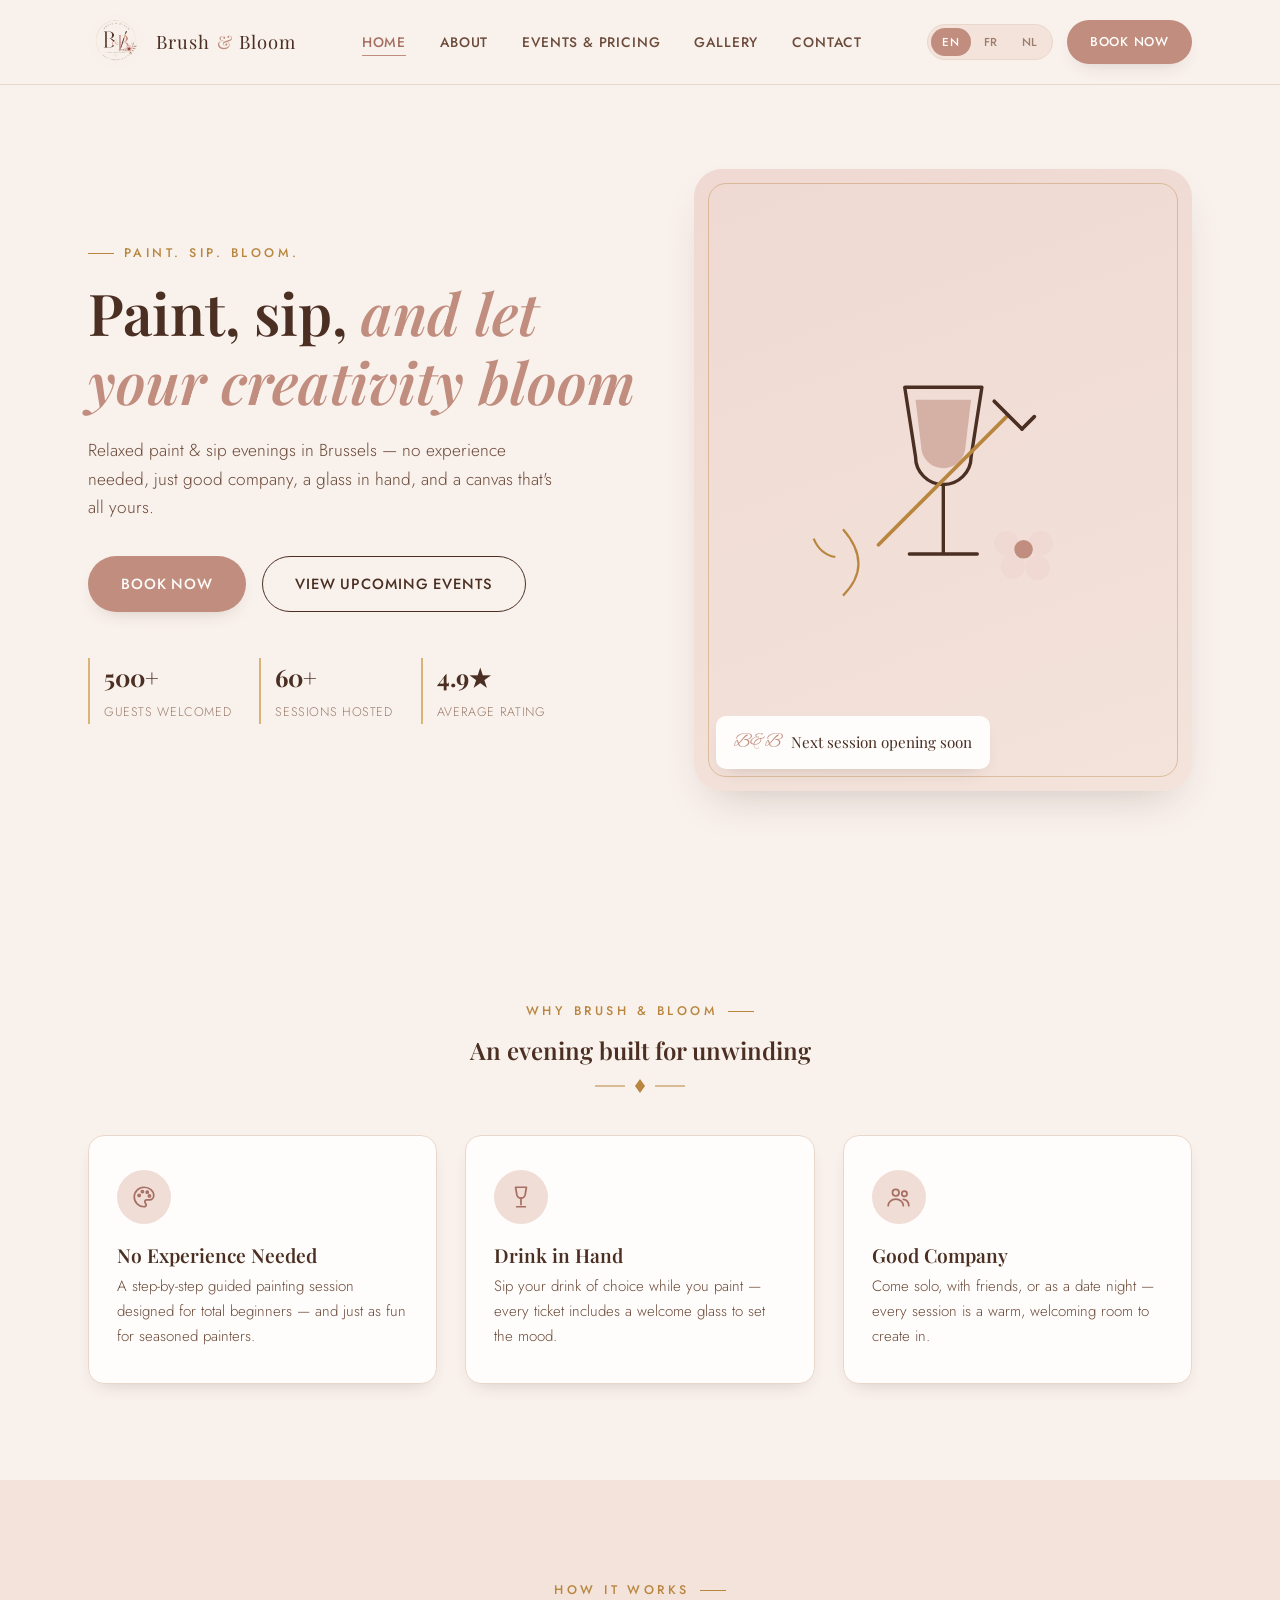
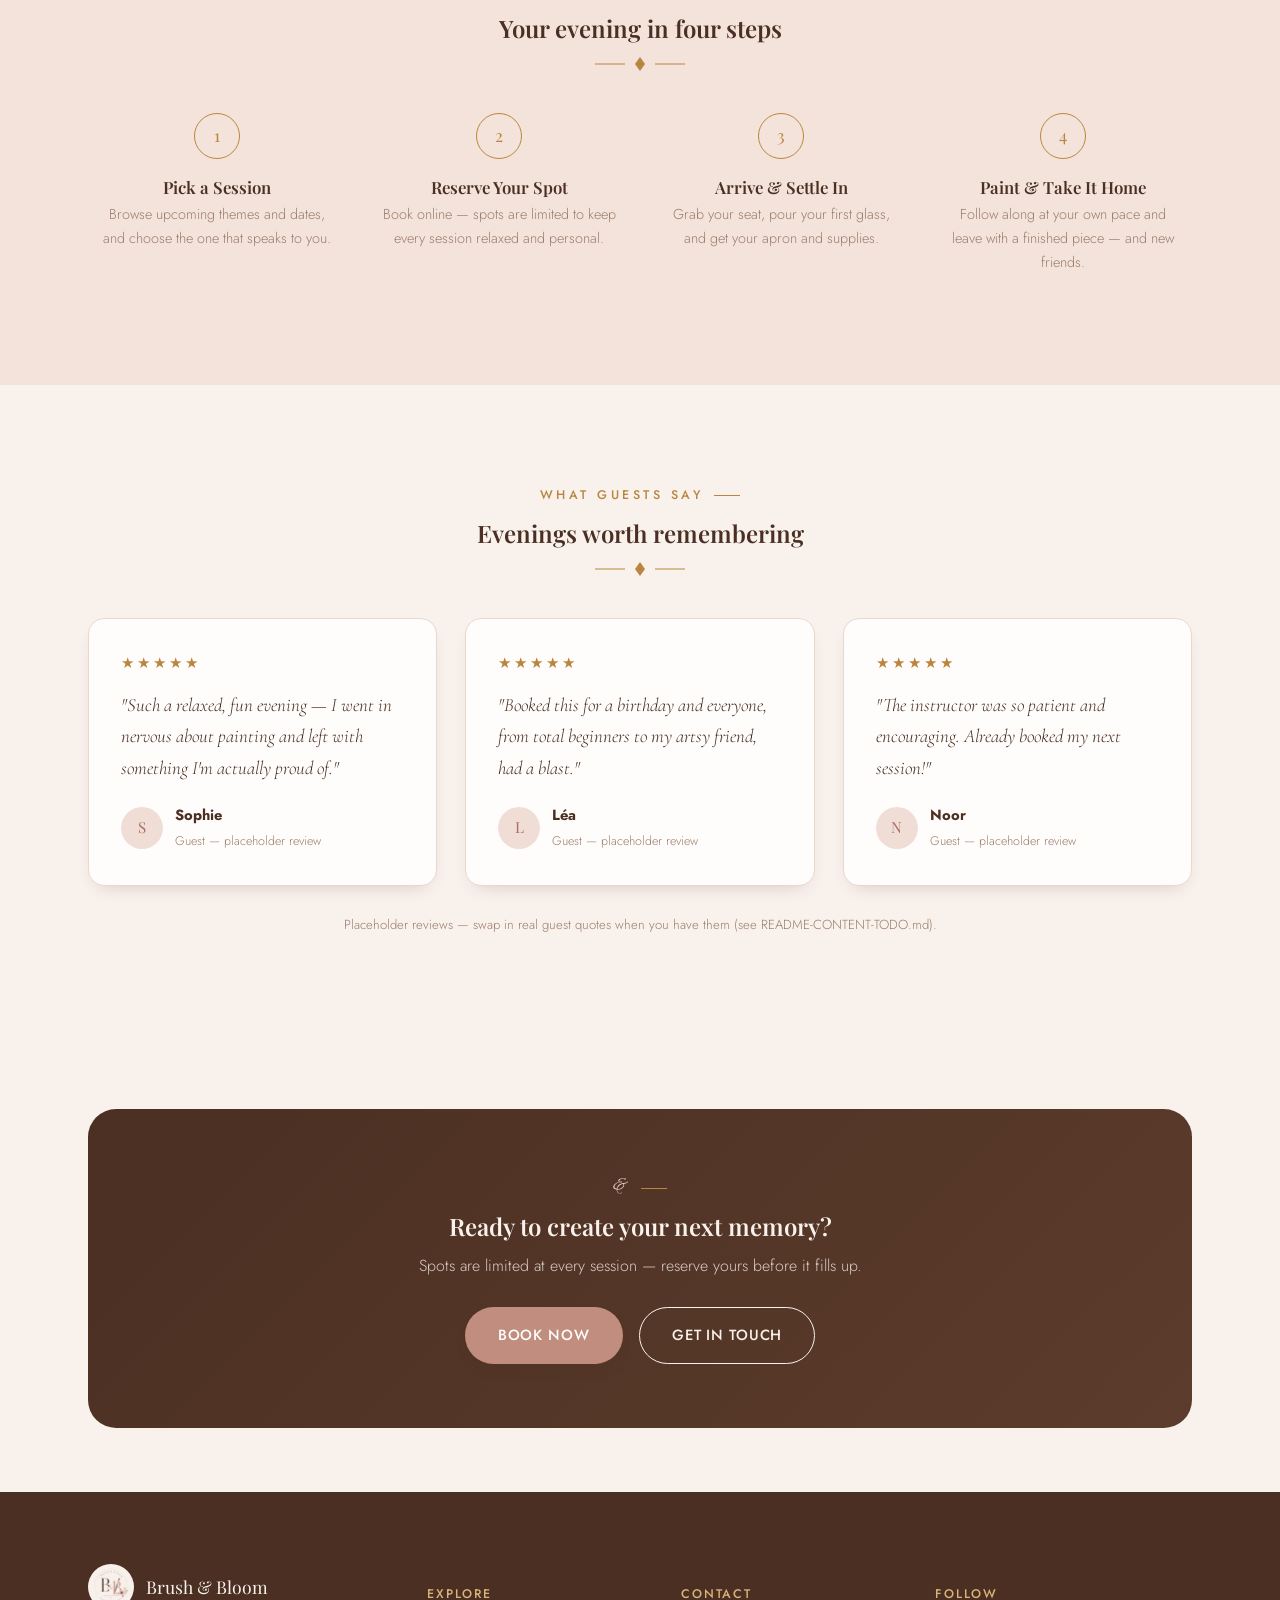
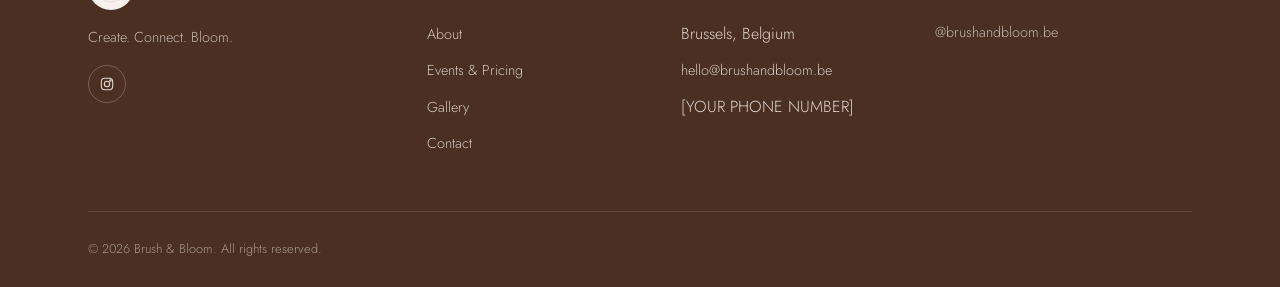
==== site/index.html @ 2450ecc4 "Build Brush & Bloom static site with booking panel Turns the design handoff into a deployable static" ====
<!DOCTYPE html>
<html lang="en">
<head>
<meta charset="UTF-8">
<meta name="viewport" content="width=device-width, initial-scale=1.0">
<title>Brush &amp; Bloom — Paint &amp; Sip Experiences</title>
<meta name="description" content="Brush & Bloom hosts relaxed paint &amp; sip evenings — sip a drink, follow a guided painting, and leave with a canvas (and new friends). No experience needed.">
<link rel="icon" href="images/favicon-32.png" sizes="32x32">
<link rel="apple-touch-icon" href="images/apple-touch-icon.png">
<link rel="stylesheet" href="css/style.css">
</head>
<body>

<header class="site-header">
  <div class="container">
    <nav class="nav">
      <a href="index.html" class="nav__brand">
        <img src="images/logo.png" alt="Brush & Bloom logo">
        <span class="nav__brand-text">Brush <span>&amp;</span> Bloom</span>
      </a>
      <ul class="nav__links">
        <li><a href="index.html" data-i18n="nav.home" aria-current="page">Home</a></li>
        <li><a href="about.html" data-i18n="nav.about">About</a></li>
        <li><a href="events.html" data-i18n="nav.events">Events &amp; Pricing</a></li>
        <li><a href="gallery.html" data-i18n="nav.gallery">Gallery</a></li>
        <li><a href="contact.html" data-i18n="nav.contact">Contact</a></li>
      </ul>
      <div class="nav__actions">
        <div class="lang-switch" role="group" aria-label="Language">
          <button type="button" data-lang="en" class="is-active">EN</button>
          <button type="button" data-lang="fr">FR</button>
          <button type="button" data-lang="nl">NL</button>
        </div>
        <a href="events.html#schedule" class="btn btn--primary btn--sm" data-book data-i18n="common.bookNow">Book Now</a>
        <button class="nav__toggle" aria-label="Menu" aria-expanded="false">
          <span></span><span></span><span></span>
        </button>
      </div>
    </nav>
  </div>
</header>

<main>

  <!-- ================= HERO ================= -->
  <section class="hero">
    <div class="container hero__grid">
      <div data-reveal>
        <span class="eyebrow" data-i18n="home.eyebrow">Paint. Sip. Bloom.</span>
        <h1><span data-i18n="home.hero.title1">Paint, sip,</span> <em data-i18n="home.hero.title2">and let your creativity bloom</em></h1>
        <p class="lead" data-i18n="home.hero.lead">Relaxed paint &amp; sip evenings in Brussels — no experience needed, just good company, a glass in hand, and a canvas that's all yours.</p>
        <div class="hero__actions">
          <a href="events.html#schedule" class="btn btn--primary" data-book data-i18n="common.bookNow">Book Now</a>
          <a href="events.html" class="btn btn--outline" data-i18n="common.viewEvents">View Upcoming Events</a>
        </div>
        <div class="hero__meta">
          <div>
            <strong>500+</strong>
            <span data-i18n="home.meta.guests">Guests welcomed</span>
          </div>
          <div>
            <strong>60+</strong>
            <span data-i18n="home.meta.sessions">Sessions hosted</span>
          </div>
          <div>
            <strong>4.9★</strong>
            <span data-i18n="home.meta.rating">Average rating</span>
          </div>
        </div>
      </div>
      <div data-reveal>
        <div class="hero__art">
          <svg viewBox="0 0 200 200" fill="none" xmlns="http://www.w3.org/2000/svg">
            <path d="M75 40 L125 40 L118 85 A18 18 0 0 1 82 85 Z" stroke="#4A2F22" stroke-width="2.2" stroke-linejoin="round"/>
            <path d="M82 48 H118 L114.4 78 A14.4 14.4 0 0 1 85.6 78 Z" fill="#C08D7E" opacity="0.55"/>
            <path d="M100 103 V148" stroke="#4A2F22" stroke-width="2.2"/>
            <path d="M78 148 H122" stroke="#4A2F22" stroke-width="2.2" stroke-linecap="round"/>
            <path d="M142 58 L58 142" stroke="#B8863F" stroke-width="2.4" stroke-linecap="round"/>
            <path d="M133 49 L151 67" stroke="#4A2F22" stroke-width="2.4" stroke-linecap="round"/>
            <path d="M151 67 L159 59" stroke="#4A2F22" stroke-width="2.4" stroke-linecap="round"/>
            <g transform="translate(152,145)">
              <circle cx="-11" cy="-4" r="8" fill="#EFD9D2"/>
              <circle cx="11" cy="-4" r="8" fill="#EFD9D2"/>
              <circle cx="-7" cy="11" r="8" fill="#EFD9D2"/>
              <circle cx="9" cy="12" r="8" fill="#EFD9D2"/>
              <circle r="6" fill="#C08D7E"/>
            </g>
            <path d="M35 175 Q55 155 35 132" stroke="#B8863F" stroke-width="1.4" fill="none"/>
            <path d="M30 150 Q20 148 16 138" stroke="#B8863F" stroke-width="1.4" fill="none"/>
          </svg>
          <div class="hero__badge">
            <span class="script">B&amp;B</span>
            <span data-i18n="home.badge">Next session opening soon</span>
          </div>
        </div>
      </div>
    </div>
  </section>

  <!-- ================= FEATURES ================= -->
  <section class="section" id="features">
    <div class="container">
      <div class="text-center max-680 mx-auto" data-reveal>
        <span class="eyebrow center" data-i18n="home.features.eyebrow">Why Brush &amp; Bloom</span>
        <h2 data-i18n="home.features.title">An evening built for unwinding</h2>
      </div>
      <div class="divider" aria-hidden="true">
        <svg viewBox="0 0 90 18" fill="none"><path d="M0 9H30" stroke="currentColor" stroke-width="1"/><path d="M60 9H90" stroke="currentColor" stroke-width="1"/><path d="M45 2 L50 9 L45 16 L40 9 Z" fill="currentColor"/></svg>
      </div>
      <div class="grid-3">
        <div class="card" data-reveal>
          <div class="card__icon">
            <svg viewBox="0 0 24 24" fill="none" stroke="currentColor" stroke-width="1.6" stroke-linecap="round" stroke-linejoin="round"><path d="M12 3a9 9 0 1 0 0 18c1.5 0 2-.8 2-1.8 0-.5-.2-1-.6-1.4-.4-.4-.6-.8-.6-1.3 0-1 .8-1.8 1.8-1.8H17a4 4 0 0 0 4-4c0-4.4-4-7.7-9-7.7Z"/><circle cx="7.5" cy="10.5" r="1"/><circle cx="10.5" cy="7" r="1"/><circle cx="15" cy="7.5" r="1"/><circle cx="17" cy="11" r="1"/></svg>
          </div>
          <h3>No Experience Needed</h3>
          <p>A step-by-step guided painting session designed for total beginners — and just as fun for seasoned painters.</p>
        </div>
        <div class="card" data-reveal>
          <div class="card__icon">
            <svg viewBox="0 0 24 24" fill="none" stroke="currentColor" stroke-width="1.6" stroke-linecap="round" stroke-linejoin="round"><path d="M7 3h10l-1 6a4 4 0 0 1-8 0L7 3Z"/><path d="M12 13v6"/><path d="M8 21h8"/></svg>
          </div>
          <h3>Drink in Hand</h3>
          <p>Sip your drink of choice while you paint — every ticket includes a welcome glass to set the mood.</p>
        </div>
        <div class="card" data-reveal>
          <div class="card__icon">
            <svg viewBox="0 0 24 24" fill="none" stroke="currentColor" stroke-width="1.6" stroke-linecap="round" stroke-linejoin="round"><circle cx="9" cy="8" r="3"/><path d="M2 20c0-3.3 3.1-6 7-6s7 2.7 7 6"/><circle cx="17" cy="9" r="2.4"/><path d="M16 14.2c2.8.4 5 2.4 5 5.8"/></svg>
          </div>
          <h3>Good Company</h3>
          <p>Come solo, with friends, or as a date night — every session is a warm, welcoming room to create in.</p>
        </div>
      </div>
    </div>
  </section>

  <!-- ================= HOW IT WORKS ================= -->
  <section class="section section--alt">
    <div class="container">
      <div class="text-center max-680 mx-auto" data-reveal>
        <span class="eyebrow center" data-i18n="home.steps.eyebrow">How It Works</span>
        <h2 data-i18n="home.steps.title">Your evening in four steps</h2>
      </div>
      <div class="divider" aria-hidden="true">
        <svg viewBox="0 0 90 18" fill="none"><path d="M0 9H30" stroke="currentColor" stroke-width="1"/><path d="M60 9H90" stroke="currentColor" stroke-width="1"/><path d="M45 2 L50 9 L45 16 L40 9 Z" fill="currentColor"/></svg>
      </div>
      <div class="steps">
        <div class="step" data-reveal>
          <div class="step__num"></div>
          <h4>Pick a Session</h4>
          <p>Browse upcoming themes and dates, and choose the one that speaks to you.</p>
        </div>
        <div class="step" data-reveal>
          <div class="step__num"></div>
          <h4>Reserve Your Spot</h4>
          <p>Book online — spots are limited to keep every session relaxed and personal.</p>
        </div>
        <div class="step" data-reveal>
          <div class="step__num"></div>
          <h4>Arrive &amp; Settle In</h4>
          <p>Grab your seat, pour your first glass, and get your apron and supplies.</p>
        </div>
        <div class="step" data-reveal>
          <div class="step__num"></div>
          <h4>Paint &amp; Take It Home</h4>
          <p>Follow along at your own pace and leave with a finished piece — and new friends.</p>
        </div>
      </div>
    </div>
  </section>

  <!-- ================= TESTIMONIALS ================= -->
  <section class="section">
    <div class="container">
      <div class="text-center max-680 mx-auto" data-reveal>
        <span class="eyebrow center" data-i18n="home.testimonials.eyebrow">What Guests Say</span>
        <h2 data-i18n="home.testimonials.title">Evenings worth remembering</h2>
      </div>
      <div class="divider" aria-hidden="true">
        <svg viewBox="0 0 90 18" fill="none"><path d="M0 9H30" stroke="currentColor" stroke-width="1"/><path d="M60 9H90" stroke="currentColor" stroke-width="1"/><path d="M45 2 L50 9 L45 16 L40 9 Z" fill="currentColor"/></svg>
      </div>
      <div class="grid-3">
        <div class="testimonial" data-reveal>
          <div class="testimonial__stars">★★★★★</div>
          <p class="quote">"Such a relaxed, fun evening — I went in nervous about painting and left with something I'm actually proud of."</p>
          <div class="testimonial__author">
            <div class="testimonial__avatar">S</div>
            <div><strong>Sophie</strong><span>Guest — placeholder review</span></div>
          </div>
        </div>
        <div class="testimonial" data-reveal>
          <div class="testimonial__stars">★★★★★</div>
          <p class="quote">"Booked this for a birthday and everyone, from total beginners to my artsy friend, had a blast."</p>
          <div class="testimonial__author">
            <div class="testimonial__avatar">L</div>
            <div><strong>Léa</strong><span>Guest — placeholder review</span></div>
          </div>
        </div>
        <div class="testimonial" data-reveal>
          <div class="testimonial__stars">★★★★★</div>
          <p class="quote">"The instructor was so patient and encouraging. Already booked my next session!"</p>
          <div class="testimonial__author">
            <div class="testimonial__avatar">N</div>
            <div><strong>Noor</strong><span>Guest — placeholder review</span></div>
          </div>
        </div>
      </div>
      <p class="text-center form-note" style="margin-top:28px;">Placeholder reviews — swap in real guest quotes when you have them (see README-CONTENT-TODO.md).</p>
    </div>
  </section>

  <!-- ================= CTA ================= -->
  <section class="section section--tight">
    <div class="container">
      <div class="cta-band" data-reveal>
        <span class="eyebrow center" style="color:var(--gold-soft)"><span class="script" style="color:var(--rose-pale)">&amp;</span></span>
        <h2 data-i18n="home.cta.title">Ready to create your next memory?</h2>
        <p class="max-560 mx-auto" data-i18n="home.cta.lead">Spots are limited at every session — reserve yours before it fills up.</p>
        <div class="hero__actions" style="justify-content:center;margin-top:28px;">
          <a href="events.html#schedule" class="btn btn--primary" data-book data-i18n="common.bookNow">Book Now</a>
          <a href="contact.html" class="btn btn--outline-light" data-i18n="common.learnMore">Get in Touch</a>
        </div>
      </div>
    </div>
  </section>

</main>

<footer class="site-footer">
  <div class="container">
    <div class="footer__grid">
      <div>
        <div class="footer__brand">
          <img src="images/logo.png" alt="Brush & Bloom logo">
          <span>Brush &amp; Bloom</span>
        </div>
        <p data-i18n="footer.tagline">Create. Connect. Bloom.</p>
        <div class="social-row">
          <a href="https://www.instagram.com/brushandbloom.be/" target="_blank" rel="noopener" aria-label="Instagram">
            <svg viewBox="0 0 24 24" fill="none" stroke="currentColor" stroke-width="1.6"><rect x="3.5" y="3.5" width="17" height="17" rx="5"/><circle cx="12" cy="12" r="4"/><circle cx="17.2" cy="6.8" r="1"/></svg>
          </a>
        </div>
      </div>
      <div>
        <h5 data-i18n="footer.explore">Explore</h5>
        <ul>
          <li><a href="about.html" data-i18n="nav.about">About</a></li>
          <li><a href="events.html" data-i18n="nav.events">Events &amp; Pricing</a></li>
          <li><a href="gallery.html" data-i18n="nav.gallery">Gallery</a></li>
          <li><a href="contact.html" data-i18n="nav.contact">Contact</a></li>
        </ul>
      </div>
      <div>
        <h5 data-i18n="footer.contact">Contact</h5>
        <ul>
          <li>Brussels, Belgium</li>
          <li><a href="mailto:hello@brushandbloom.be">hello@brushandbloom.be</a></li>
          <li>[YOUR PHONE NUMBER]</li>
        </ul>
      </div>
      <div>
        <h5 data-i18n="footer.follow">Follow</h5>
        <p>@brushandbloom.be</p>
      </div>
    </div>
    <div class="footer__bottom">
      <span>&copy; <span data-year></span> Brush &amp; Bloom. <span data-i18n="footer.rights">All rights reserved.</span></span>
    </div>
  </div>
</footer>

<script src="js/sessions.js"></script>
<script src="js/booking-panel.js"></script>
<script src="js/main.js"></script>
</body>
</html>
---- site/css/style.css ----
/* =========================================================
   Brush & Bloom — Design System
   Romantic & botanical palette derived from the brand logo
   ========================================================= */

@import url('https://fonts.googleapis.com/css2?family=Playfair+Display:ital,wght@0,400;0,500;0,600;0,700;1,500&family=Cormorant+Garamond:ital,wght@0,400;0,500;0,600;1,500&family=Alex+Brush&family=Jost:wght@300;400;500;600&display=swap');

:root {
  /* Core palette — sampled from the Brush & Bloom logo */
  --cream: #f9f1ec;         /* matches logo background exactly */
  --cream-deep: #f3e3db;    /* alternating section background */
  --cream-line: #e9d7cc;    /* hairline borders on cream */
  --white: #fffdfb;

  --brown: #4a2f22;         /* headings / primary text */
  --brown-soft: #6b4a3a;    /* body copy */
  --brown-faint: #9c7d6c;   /* muted text */

  --rose: #c08d7e;          /* primary accent — buttons, links */
  --rose-deep: #a66f62;     /* hover / active */
  --rose-pale: #f0ddd6;     /* pale accent fill */

  --blush: #efd9d2;         /* card / soft block background */
  --gold: #b8863f;          /* fine accent lines, labels */
  --gold-soft: #d9b479;

  --shadow: 0 20px 45px -20px rgba(74, 47, 34, 0.25);
  --shadow-sm: 0 8px 20px -12px rgba(74, 47, 34, 0.3);

  --radius-lg: 28px;
  --radius-md: 16px;
  --radius-sm: 10px;

  --max-width: 1160px;

  --font-display: 'Playfair Display', 'Georgia', serif;
  --font-serif: 'Cormorant Garamond', 'Georgia', serif;
  --font-script: 'Alex Brush', cursive;
  --font-body: 'Jost', -apple-system, BlinkMacSystemFont, sans-serif;
}

/* ---------- Reset ---------- */
*, *::before, *::after { box-sizing: border-box; }
html { scroll-behavior: smooth; }
body {
  margin: 0;
  font-family: var(--font-body);
  color: var(--brown-soft);
  background: var(--cream);
  -webkit-font-smoothing: antialiased;
  line-height: 1.65;
  font-weight: 300;
}
img { max-width: 100%; display: block; }
a { color: inherit; text-decoration: none; }
ul { list-style: none; margin: 0; padding: 0; }
h1, h2, h3, h4 {
  font-family: var(--font-display);
  color: var(--brown);
  font-weight: 600;
  margin: 0 0 0.5em;
  line-height: 1.2;
}
p { margin: 0 0 1em; }
.container {
  max-width: var(--max-width);
  margin: 0 auto;
  padding: 0 28px;
}

/* ---------- Utility ---------- */
.eyebrow {
  display: inline-flex;
  align-items: center;
  gap: 10px;
  font-family: var(--font-body);
  font-size: 0.78rem;
  letter-spacing: 0.28em;
  text-transform: uppercase;
  color: var(--gold);
  font-weight: 500;
  margin-bottom: 14px;
}
.eyebrow::before, .eyebrow.center::after {
  content: "";
  width: 26px;
  height: 1px;
  background: var(--gold);
  display: inline-block;
}
.eyebrow.center { justify-content: center; }
.eyebrow.center::before { content: none; }

.section { padding: 96px 0; }
.section--tight { padding: 64px 0; }
.section--alt { background: var(--cream-deep); }
.section--brown {
  background: var(--brown);
  color: var(--cream);
}
.section--brown h2, .section--brown h3 { color: var(--cream); }

.text-center { text-align: center; }
.max-560 { max-width: 560px; }
.max-680 { max-width: 680px; }
.mx-auto { margin-left: auto; margin-right: auto; }

.script {
  font-family: var(--font-script);
  color: var(--rose);
  font-size: 1.6em;
  font-weight: 400;
  line-height: 1;
}

/* ---------- Buttons ---------- */
.btn {
  display: inline-flex;
  align-items: center;
  gap: 10px;
  font-family: var(--font-body);
  font-size: 0.92rem;
  letter-spacing: 0.06em;
  text-transform: uppercase;
  font-weight: 500;
  padding: 15px 32px;
  border-radius: 999px;
  border: 1px solid transparent;
  cursor: pointer;
  transition: transform 0.25s ease, box-shadow 0.25s ease, background 0.25s ease, color 0.25s ease;
}
.btn--primary {
  background: var(--rose);
  color: var(--white);
  box-shadow: var(--shadow-sm);
}
.btn--primary:hover { background: var(--rose-deep); transform: translateY(-2px); }
.btn--outline {
  background: transparent;
  border-color: var(--brown);
  color: var(--brown);
}
.btn--outline:hover { background: var(--brown); color: var(--cream); transform: translateY(-2px); }
.btn--outline-light {
  background: transparent;
  border-color: var(--cream);
  color: var(--cream);
}
.btn--outline-light:hover { background: var(--cream); color: var(--brown); }
.btn--sm { padding: 10px 22px; font-size: 0.8rem; }

/* ---------- Header / Nav ---------- */
.site-header {
  position: sticky;
  top: 0;
  z-index: 100;
  background: rgba(249, 241, 236, 0.92);
  backdrop-filter: blur(10px);
  border-bottom: 1px solid var(--cream-line);
}
.nav {
  display: flex;
  align-items: center;
  justify-content: space-between;
  padding: 14px 0;
}
.nav__brand {
  display: flex;
  align-items: center;
  gap: 12px;
}
.nav__brand img {
  height: 56px;
  width: 56px;
  border-radius: 50%;
  object-fit: cover;
}
.nav__brand-text {
  font-family: var(--font-display);
  font-size: 1.15rem;
  letter-spacing: 0.06em;
  color: var(--brown);
}
.nav__brand-text span { color: var(--rose); }
.nav__links {
  display: flex;
  align-items: center;
  gap: 34px;
}
.nav__links a {
  font-size: 0.86rem;
  letter-spacing: 0.06em;
  text-transform: uppercase;
  color: var(--brown-soft);
  font-weight: 500;
  position: relative;
  padding-bottom: 4px;
}
.nav__links a::after {
  content: "";
  position: absolute;
  left: 0; bottom: 0;
  width: 0%;
  height: 1px;
  background: var(--rose);
  transition: width 0.25s ease;
}
.nav__links a:hover::after,
.nav__links a[aria-current="page"]::after { width: 100%; }
.nav__links a[aria-current="page"] { color: var(--rose-deep); }

.nav__actions { display: flex; align-items: center; gap: 14px; }

.lang-switch {
  display: flex;
  gap: 2px;
  background: var(--cream-deep);
  border: 1px solid var(--cream-line);
  border-radius: 999px;
  padding: 3px;
}
.lang-switch button {
  border: none;
  background: transparent;
  font-family: var(--font-body);
  font-size: 0.72rem;
  letter-spacing: 0.05em;
  font-weight: 500;
  color: var(--brown-faint);
  padding: 6px 11px;
  border-radius: 999px;
  cursor: pointer;
  transition: background 0.2s ease, color 0.2s ease;
}
.lang-switch button.is-active {
  background: var(--rose);
  color: var(--white);
}

.nav__toggle {
  display: none;
  flex-direction: column;
  gap: 5px;
  background: none;
  border: none;
  cursor: pointer;
  padding: 6px;
}
.nav__toggle span {
  width: 24px;
  height: 2px;
  background: var(--brown);
  display: block;
  transition: transform 0.25s ease, opacity 0.25s ease;
}

/* ---------- Hero ---------- */
.hero {
  position: relative;
  padding: 84px 0 110px;
  overflow: hidden;
}
.hero__grid {
  display: grid;
  grid-template-columns: 1.05fr 0.95fr;
  gap: 56px;
  align-items: center;
}
.hero h1 {
  font-size: clamp(2.4rem, 4.6vw, 3.6rem);
  margin-bottom: 0.35em;
}
.hero h1 em {
  font-style: italic;
  color: var(--rose);
}
.hero p.lead {
  font-size: 1.08rem;
  color: var(--brown-soft);
  max-width: 480px;
}
.hero__actions {
  display: flex;
  gap: 16px;
  margin-top: 34px;
  flex-wrap: wrap;
}
.hero__meta {
  display: flex;
  gap: 28px;
  margin-top: 46px;
  flex-wrap: wrap;
}
.hero__meta div {
  border-left: 2px solid var(--gold-soft);
  padding-left: 14px;
}
.hero__meta strong {
  display: block;
  font-family: var(--font-display);
  font-size: 1.5rem;
  color: var(--brown);
}
.hero__meta span {
  font-size: 0.78rem;
  letter-spacing: 0.05em;
  text-transform: uppercase;
  color: var(--brown-faint);
}

.hero__art {
  position: relative;
  aspect-ratio: 4/5;
  border-radius: var(--radius-lg);
  background: linear-gradient(160deg, var(--blush) 0%, var(--cream-deep) 100%);
  display: flex;
  align-items: center;
  justify-content: center;
  box-shadow: var(--shadow);
  overflow: hidden;
}
.hero__art svg { width: 62%; height: 62%; }
.hero__art::after {
  content: "";
  position: absolute;
  inset: 14px;
  border: 1px solid rgba(184, 134, 63, 0.4);
  border-radius: calc(var(--radius-lg) - 10px);
  pointer-events: none;
}
.hero__badge {
  position: absolute;
  bottom: 22px;
  left: 22px;
  background: var(--white);
  border-radius: var(--radius-sm);
  padding: 14px 18px;
  box-shadow: var(--shadow-sm);
  display: flex;
  align-items: center;
  gap: 10px;
  font-family: var(--font-display);
  font-size: 0.95rem;
  color: var(--brown);
}
.hero__badge span.script { font-size: 1.3em; }

/* ---------- Feature / Info cards ---------- */
.grid-3 {
  display: grid;
  grid-template-columns: repeat(3, 1fr);
  gap: 28px;
}
.grid-2 {
  display: grid;
  grid-template-columns: 1fr 1fr;
  gap: 40px;
  align-items: center;
}
.card {
  background: var(--white);
  border-radius: var(--radius-md);
  padding: 34px 28px;
  box-shadow: var(--shadow-sm);
  border: 1px solid var(--cream-line);
}
.card__icon {
  width: 54px;
  height: 54px;
  border-radius: 50%;
  background: var(--rose-pale);
  display: flex;
  align-items: center;
  justify-content: center;
  margin-bottom: 20px;
  color: var(--rose-deep);
}
.card__icon svg { width: 26px; height: 26px; }
.card h3 { font-size: 1.2rem; margin-bottom: 0.4em; }
.card p { font-size: 0.94rem; color: var(--brown-soft); margin-bottom: 0; }

/* ---------- Steps ---------- */
.steps {
  display: grid;
  grid-template-columns: repeat(4, 1fr);
  gap: 24px;
  counter-reset: step;
}
.step {
  text-align: center;
  padding: 0 10px;
}
.step__num {
  counter-increment: step;
  width: 46px;
  height: 46px;
  margin: 0 auto 18px;
  border-radius: 50%;
  border: 1px solid var(--gold);
  color: var(--gold);
  font-family: var(--font-display);
  display: flex;
  align-items: center;
  justify-content: center;
  font-size: 1.05rem;
}
.step__num::before { content: counter(step); }
.step h4 { font-size: 1.05rem; margin-bottom: 0.35em; }
.step p { font-size: 0.9rem; color: var(--brown-faint); }

/* ---------- Divider ---------- */
.divider {
  display: flex;
  align-items: center;
  justify-content: center;
  gap: 16px;
  margin: 8px 0 40px;
}
.divider svg { width: 90px; height: 18px; color: var(--gold); }

/* ---------- Testimonials ---------- */
.testimonial {
  background: var(--white);
  border-radius: var(--radius-md);
  padding: 32px;
  box-shadow: var(--shadow-sm);
  border: 1px solid var(--cream-line);
  height: 100%;
}
.testimonial__stars { color: var(--gold); letter-spacing: 3px; margin-bottom: 14px; font-size: 0.95rem; }
.testimonial p.quote {
  font-family: var(--font-serif);
  font-size: 1.18rem;
  font-style: italic;
  color: var(--brown);
}
.testimonial__author {
  display: flex;
  align-items: center;
  gap: 12px;
  margin-top: 18px;
}
.testimonial__avatar {
  width: 42px; height: 42px; border-radius: 50%;
  background: var(--rose-pale);
  display: flex; align-items: center; justify-content: center;
  font-family: var(--font-display);
  color: var(--rose-deep);
  font-size: 0.95rem;
}
.testimonial__author strong { display: block; font-size: 0.92rem; color: var(--brown); }
.testimonial__author span { font-size: 0.78rem; color: var(--brown-faint); }

/* ---------- CTA band ---------- */
.cta-band {
  border-radius: var(--radius-lg);
  background: linear-gradient(135deg, var(--brown) 0%, #5c3c2c 100%);
  color: var(--cream);
  padding: 64px 56px;
  text-align: center;
  position: relative;
  overflow: hidden;
}
.cta-band h2 { color: var(--cream); }
.cta-band p { color: rgba(249, 241, 236, 0.8); }

/* ---------- Footer ---------- */
.site-footer {
  background: var(--brown);
  color: rgba(249, 241, 236, 0.85);
  padding: 72px 0 28px;
}
.footer__grid {
  display: grid;
  grid-template-columns: 1.4fr 1fr 1fr 1.2fr;
  gap: 40px;
  padding-bottom: 44px;
  border-bottom: 1px solid rgba(249, 241, 236, 0.14);
}
.footer__brand { display: flex; align-items: center; gap: 12px; margin-bottom: 16px; }
.footer__brand img { height: 46px; width: 46px; border-radius: 50%; }
.footer__brand span { font-family: var(--font-display); font-size: 1.1rem; color: var(--cream); }
.site-footer h5 {
  font-family: var(--font-body);
  font-size: 0.78rem;
  letter-spacing: 0.14em;
  text-transform: uppercase;
  color: var(--gold-soft);
  margin-bottom: 16px;
  font-weight: 500;
}
.site-footer p { font-size: 0.9rem; color: rgba(249, 241, 236, 0.7); }
.site-footer ul li { margin-bottom: 10px; }
.site-footer ul li a { font-size: 0.9rem; color: rgba(249, 241, 236, 0.78); transition: color 0.2s ease; }
.site-footer ul li a:hover { color: var(--cream); }
.social-row { display: flex; gap: 12px; margin-top: 16px; }
.social-row a {
  width: 38px; height: 38px;
  border: 1px solid rgba(249, 241, 236, 0.25);
  border-radius: 50%;
  display: flex; align-items: center; justify-content: center;
  transition: background 0.2s ease, border-color 0.2s ease;
}
.social-row a:hover { background: var(--rose); border-color: var(--rose); }
.social-row svg { width: 16px; height: 16px; }
.footer__bottom {
  display: flex;
  justify-content: space-between;
  align-items: center;
  padding-top: 26px;
  font-size: 0.8rem;
  color: rgba(249, 241, 236, 0.55);
  flex-wrap: wrap;
  gap: 10px;
}
.footer__bottom a { color: rgba(249, 241, 236, 0.7); }

/* ---------- Page header (inner pages) ---------- */
.page-hero {
  padding: 64px 0 56px;
  text-align: center;
  background: var(--cream-deep);
  border-bottom: 1px solid var(--cream-line);
}
.page-hero h1 { font-size: clamp(2rem, 4vw, 2.8rem); }
.breadcrumb {
  font-size: 0.8rem;
  letter-spacing: 0.06em;
  text-transform: uppercase;
  color: var(--brown-faint);
  margin-bottom: 16px;
}
.breadcrumb a { color: var(--rose-deep); }

/* ---------- Gallery ---------- */
.gallery-grid {
  display: grid;
  grid-template-columns: repeat(3, 1fr);
  gap: 22px;
}
.gallery-grid .g-tall { grid-row: span 2; }
.gallery-tile {
  position: relative;
  border-radius: var(--radius-md);
  overflow: hidden;
  display: flex;
  align-items: center;
  justify-content: center;
  min-height: 220px;
  box-shadow: var(--shadow-sm);
}
.gallery-tile svg { width: 40%; height: 40%; opacity: 0.9; }
.gallery-tile .g-caption {
  position: absolute;
  left: 0; right: 0; bottom: 0;
  padding: 16px 18px;
  background: linear-gradient(0deg, rgba(74,47,34,0.55), transparent);
  color: var(--cream);
  font-size: 0.82rem;
  letter-spacing: 0.04em;
  opacity: 0;
  transform: translateY(6px);
  transition: opacity 0.25s ease, transform 0.25s ease;
}
.gallery-tile:hover .g-caption { opacity: 1; transform: translateY(0); }
.gallery-note {
  background: var(--blush);
  border: 1px dashed var(--rose);
  border-radius: var(--radius-md);
  padding: 22px 26px;
  font-size: 0.92rem;
  color: var(--brown-soft);
  margin-top: 40px;
}

/* ---------- Pricing ---------- */
.pricing-grid {
  display: grid;
  grid-template-columns: repeat(3, 1fr);
  gap: 28px;
  align-items: stretch;
}
.price-card {
  background: var(--white);
  border-radius: var(--radius-md);
  padding: 38px 30px;
  border: 1px solid var(--cream-line);
  box-shadow: var(--shadow-sm);
  display: flex;
  flex-direction: column;
  height: 100%;
}
.price-card--featured {
  background: var(--brown);
  color: var(--cream);
  transform: translateY(-10px);
  box-shadow: var(--shadow);
}
.price-card--featured h3, .price-card--featured .price-card__amount { color: var(--cream); }
.price-card--featured .price-card__desc { color: rgba(249,241,236,0.75); }
.price-card--featured ul li { border-color: rgba(249,241,236,0.15); }
.price-card__tag {
  align-self: flex-start;
  background: var(--rose);
  color: var(--white);
  font-size: 0.7rem;
  letter-spacing: 0.08em;
  text-transform: uppercase;
  padding: 5px 12px;
  border-radius: 999px;
  margin-bottom: 16px;
}
.price-card__amount {
  font-family: var(--font-display);
  font-size: 2.3rem;
  color: var(--brown);
  margin: 6px 0 4px;
}
.price-card__amount span { font-size: 0.95rem; font-family: var(--font-body); color: var(--brown-faint); }
.price-card__desc { font-size: 0.9rem; color: var(--brown-faint); margin-bottom: 22px; }
.price-card ul { margin-bottom: 26px; flex-grow: 1; }
.price-card ul li {
  padding: 10px 0;
  border-bottom: 1px solid var(--cream-line);
  font-size: 0.9rem;
  display: flex;
  gap: 10px;
  align-items: flex-start;
}
.price-card ul li svg { width: 16px; height: 16px; margin-top: 3px; flex-shrink: 0; color: var(--rose); }
.price-card--featured ul li svg { color: var(--gold-soft); }

/* ---------- Event schedule list ---------- */
.event-row {
  display: grid;
  grid-template-columns: 110px 1fr auto;
  gap: 24px;
  align-items: center;
  padding: 22px 0;
  border-bottom: 1px solid var(--cream-line);
}
.event-row:first-child { border-top: 1px solid var(--cream-line); }
.event-row__date {
  background: var(--blush);
  border-radius: var(--radius-sm);
  text-align: center;
  padding: 10px 6px;
}
.event-row__date strong { display: block; font-family: var(--font-display); font-size: 1.4rem; color: var(--brown); }
.event-row__date span { font-size: 0.72rem; text-transform: uppercase; letter-spacing: 0.06em; color: var(--rose-deep); }
.event-row h4 { margin-bottom: 4px; font-size: 1.1rem; }
.event-row p { margin: 0; font-size: 0.86rem; color: var(--brown-faint); }
.tag-row { display: flex; gap: 8px; margin-top: 8px; }
.tag {
  font-size: 0.72rem;
  letter-spacing: 0.04em;
  text-transform: uppercase;
  background: var(--cream-deep);
  color: var(--brown-soft);
  padding: 4px 10px;
  border-radius: 999px;
}

/* ---------- FAQ ---------- */
.faq-item {
  border-bottom: 1px solid var(--cream-line);
}
.faq-item summary {
  cursor: pointer;
  list-style: none;
  padding: 22px 0;
  font-family: var(--font-display);
  font-size: 1.05rem;
  color: var(--brown);
  display: flex;
  justify-content: space-between;
  align-items: center;
  gap: 20px;
}
.faq-item summary::-webkit-details-marker { display: none; }
.faq-item summary .faq-icon {
  flex-shrink: 0;
  width: 28px; height: 28px;
  border-radius: 50%;
  border: 1px solid var(--rose);
  color: var(--rose);
  display: flex; align-items: center; justify-content: center;
  transition: transform 0.25s ease, background 0.25s ease, color 0.25s ease;
  font-size: 1rem;
}
.faq-item[open] summary .faq-icon { transform: rotate(45deg); background: var(--rose); color: var(--white); }
.faq-item p { padding-bottom: 22px; margin: 0; color: var(--brown-soft); font-size: 0.94rem; max-width: 720px; }

/* ---------- Forms ---------- */
.form-grid {
  display: grid;
  grid-template-columns: 1fr 1fr;
  gap: 20px;
}
.form-field { display: flex; flex-direction: column; gap: 8px; margin-bottom: 20px; }
.form-field.full { grid-column: 1 / -1; }
.form-field label {
  font-size: 0.78rem;
  letter-spacing: 0.06em;
  text-transform: uppercase;
  color: var(--brown-faint);
  font-weight: 500;
}
.form-field input,
.form-field select,
.form-field textarea {
  font-family: var(--font-body);
  font-size: 0.96rem;
  padding: 13px 16px;
  border: 1px solid var(--cream-line);
  border-radius: var(--radius-sm);
  background: var(--white);
  color: var(--brown);
  resize: vertical;
}
.form-field input:focus,
.form-field select:focus,
.form-field textarea:focus {
  outline: none;
  border-color: var(--rose);
  box-shadow: 0 0 0 3px var(--rose-pale);
}
.form-note { font-size: 0.82rem; color: var(--brown-faint); margin-top: 10px; }

.contact-info-card {
  background: var(--white);
  border-radius: var(--radius-md);
  padding: 32px;
  border: 1px solid var(--cream-line);
  box-shadow: var(--shadow-sm);
}
.contact-info-row {
  display: flex;
  gap: 16px;
  align-items: flex-start;
  padding: 16px 0;
  border-bottom: 1px solid var(--cream-line);
}
.contact-info-row:last-child { border-bottom: none; }
.contact-info-row .card__icon { margin-bottom: 0; width: 44px; height: 44px; flex-shrink: 0; }
.contact-info-row h5 { margin: 0 0 4px; font-family: var(--font-display); font-size: 1rem; color: var(--brown); }
.contact-info-row p { margin: 0; font-size: 0.9rem; }
.map-frame {
  border-radius: var(--radius-md);
  overflow: hidden;
  border: 1px solid var(--cream-line);
  aspect-ratio: 16/9;
  background: var(--cream-deep);
  display: flex;
  align-items: center;
  justify-content: center;
  color: var(--brown-faint);
  font-size: 0.85rem;
  text-align: center;
  padding: 20px;
}

/* ---------- Entrance animation ----------
   Pure CSS, runs on load — never depends on scroll position or JS,
   so content is always visible (fill-mode: both keeps the end state,
   and everything is visible by default outside the media query). */
@media (prefers-reduced-motion: no-preference) {
  [data-reveal] {
    animation: reveal-fade 0.7s ease both;
  }
  @keyframes reveal-fade {
    from { opacity: 0; transform: translateY(14px); }
    to { opacity: 1; transform: translateY(0); }
  }
}

/* ---------- Responsive ---------- */
@media (max-width: 980px) {
  .hero__grid { grid-template-columns: 1fr; }
  .hero__art { max-width: 460px; margin: 0 auto; }
  .grid-3, .steps, .pricing-grid { grid-template-columns: repeat(2, 1fr); }
  .footer__grid { grid-template-columns: 1fr 1fr; }
  .gallery-grid { grid-template-columns: repeat(2, 1fr); }
  .price-card--featured { transform: none; }
  .grid-2 { grid-template-columns: 1fr; }
}

@media (max-width: 760px) {
  .nav__links, .nav__actions .lang-switch { display: none; }
  .nav__toggle { display: flex; }
  .nav.is-open .nav__links {
    display: flex;
    flex-direction: column;
    position: absolute;
    top: 100%;
    left: 0; right: 0;
    background: var(--cream);
    padding: 24px 28px 30px;
    border-bottom: 1px solid var(--cream-line);
    gap: 18px;
    box-shadow: var(--shadow-sm);
  }
  .nav.is-open .nav__actions .lang-switch { display: flex; margin-top: 4px; }
  .grid-3, .steps, .pricing-grid, .gallery-grid { grid-template-columns: 1fr; }
  .price-card--featured { transform: none; }
  .footer__grid { grid-template-columns: 1fr; gap: 30px; }
  .event-row { grid-template-columns: 70px 1fr; }
  .event-row .btn { grid-column: 1 / -1; justify-self: start; margin-top: 6px; }
  .form-grid { grid-template-columns: 1fr; }
  .cta-band { padding: 48px 26px; }
  .section { padding: 64px 0; }
}

/* =========================================================
   Booking panel — site-wide slide-over
   Recreated from `Booking Panel.dc.html` using the tokens
   above instead of the prototype's inline styles.
   ========================================================= */

/* The handoff specifies z-index 90/91, which was measured against the
   prototype's static page shell. The real site's header is sticky at
   z-index 100, so the panel sits above that instead. */
.bb-scrim {
  position: fixed;
  inset: 0;
  z-index: 200;
  background: rgba(74, 47, 34, 0.42);
  backdrop-filter: blur(2px);
  border: 0;
  padding: 0;
  width: 100%;
  cursor: pointer;
  animation: bbFade 0.25s ease;
}

.bb-panel {
  position: fixed;
  top: 0; right: 0; bottom: 0;
  z-index: 201;
  width: 100%;
  max-width: 468px;
  background: var(--white);
  box-shadow: -30px 0 60px -30px rgba(74, 47, 34, 0.45);
  display: flex;
  flex-direction: column;
  animation: bbSlide 0.32s cubic-bezier(0.22, 1, 0.36, 1);
}

@keyframes bbFade  { from { opacity: 0; }                               to { opacity: 1; } }
@keyframes bbSlide { from { transform: translateX(32px); opacity: 0; }  to { transform: translateX(0); opacity: 1; } }
@keyframes bbStep  { from { transform: translateY(8px);  opacity: 0; }  to { transform: translateY(0);  opacity: 1; } }

/* ---------- Header ---------- */
.bb-panel__header {
  display: flex;
  justify-content: space-between;
  align-items: flex-start;
  gap: 20px;
  padding: 22px 28px 18px;
  border-bottom: 1px solid var(--cream-line);
}
.bb-counter {
  display: block;
  font-size: 0.72rem;
  letter-spacing: 0.22em;
  text-transform: uppercase;
  color: var(--gold);
  font-weight: 500;
  margin-bottom: 6px;
}
.bb-title {
  font-family: var(--font-display);
  font-weight: 600;
  font-size: 1.32rem;
  color: var(--brown);
  line-height: 1.2;
  margin: 0;
}
.bb-title:focus { outline: none; }
.bb-close {
  flex-shrink: 0;
  width: 34px;
  height: 34px;
  border-radius: 50%;
  border: 1px solid var(--cream-line);
  background: transparent;
  color: var(--brown-faint);
  font-size: 1.1rem;
  line-height: 1;
  cursor: pointer;
  display: flex;
  align-items: center;
  justify-content: center;
  transition: background 0.2s ease, color 0.2s ease;
}
.bb-close:hover { background: var(--cream-deep); color: var(--brown); }

/* ---------- Progress rail ---------- */
.bb-rail {
  display: flex;
  gap: 6px;
  padding: 14px 28px 0;
}
.bb-rail span {
  flex: 1;
  height: 3px;
  border-radius: 999px;
  background: var(--cream-line);
  transition: background 0.3s ease;
}
.bb-rail span.is-done { background: var(--rose); }

/* ---------- Body ---------- */
.bb-body {
  flex: 1;
  overflow-y: auto;
  padding: 26px 28px 30px;
  animation: bbStep 0.3s ease;
}

/* ---------- Step 1: session cards ---------- */
.bb-session {
  display: grid;
  grid-template-columns: 52px 1fr auto;
  gap: 14px;
  align-items: center;
  width: 100%;
  text-align: left;
  padding: 14px 16px;
  border: 1px solid var(--cream-line);
  border-radius: 14px;
  background: var(--white);
  cursor: pointer;
  margin-bottom: 12px;
  font-family: inherit;
  transition: border-color 0.2s ease, background 0.2s ease;
}
.bb-session:hover { border-color: var(--rose); background: var(--cream); }
.bb-session__date {
  background: var(--blush);
  border-radius: 9px;
  text-align: center;
  padding: 7px 4px;
}
.bb-session__date strong { display: block; font-family: var(--font-display); font-size: 1.05rem; color: var(--brown); }
.bb-session__date span { font-size: 0.62rem; text-transform: uppercase; letter-spacing: 0.08em; color: var(--rose-deep); }
.bb-session__title { font-family: var(--font-display); font-size: 0.98rem; color: var(--brown); margin: 0 0 2px; }
.bb-session__meta { font-size: 0.8rem; color: var(--brown-faint); margin: 0; }
.bb-session__price { font-family: var(--font-display); font-size: 0.98rem; color: var(--rose-deep); }

/* ---------- Step 2: seats ---------- */
.bb-summary {
  background: var(--cream);
  border: 1px solid var(--cream-line);
  border-radius: 14px;
  padding: 18px 20px;
}
.bb-summary h4 { font-size: 1.05rem; margin: 0 0 6px; }
.bb-summary p { margin: 0; font-size: 0.86rem; color: var(--brown-faint); }

.bb-label {
  display: block;
  font-size: 0.76rem;
  letter-spacing: 0.14em;
  text-transform: uppercase;
  color: var(--brown-faint);
  font-weight: 500;
  margin: 26px 0 12px;
}

.bb-stepper {
  display: flex;
  align-items: center;
  justify-content: space-between;
  border: 1px solid var(--cream-line);
  border-radius: 14px;
  padding: 12px 16px;
}
.bb-stepper button {
  width: 40px;
  height: 40px;
  border-radius: 50%;
  border: 1px solid var(--cream-line);
  background: transparent;
  color: var(--brown);
  font-size: 1.2rem;
  line-height: 1;
  cursor: pointer;
  transition: background 0.2s ease;
}
.bb-stepper button:hover { background: var(--cream-deep); }
.bb-stepper button:disabled { opacity: 0.4; cursor: not-allowed; }
.bb-stepper button:disabled:hover { background: transparent; }
.bb-stepper__count { text-align: center; }
.bb-stepper__count strong {
  display: block;
  font-family: var(--font-display);
  font-weight: 600;
  font-size: 1.6rem;
  color: var(--brown);
  line-height: 1.1;
}
.bb-stepper__count span {
  font-size: 0.76rem;
  letter-spacing: 0.08em;
  text-transform: uppercase;
  color: var(--brown-faint);
}
.bb-hint { font-size: 0.82rem; color: var(--brown-faint); margin: 12px 0 0; }

.bb-total {
  display: flex;
  justify-content: space-between;
  align-items: baseline;
  margin-top: 26px;
  padding-top: 18px;
  border-top: 1px solid var(--cream-line);
}
.bb-total__math { font-size: 0.88rem; color: var(--brown-faint); }
.bb-total__sum { font-family: var(--font-display); font-weight: 600; font-size: 1.5rem; color: var(--brown); }

/* ---------- Step 3: details ---------- */
.bb-intro { font-size: 0.92rem; margin: 0 0 20px; }
.bb-fields { display: grid; grid-template-columns: 1fr 1fr; gap: 16px; }
.bb-field { display: flex; flex-direction: column; gap: 7px; }
.bb-field.full { grid-column: 1 / -1; }
.bb-field label {
  font-size: 0.74rem;
  letter-spacing: 0.08em;
  text-transform: uppercase;
  color: var(--brown-faint);
  font-weight: 500;
}
.bb-field input {
  font-family: var(--font-body);
  font-size: 0.95rem;
  padding: 12px 15px;
  border: 1px solid var(--cream-line);
  border-radius: var(--radius-sm);
  background: var(--white);
  color: var(--brown);
}
.bb-field input:focus {
  border-color: var(--rose);
  box-shadow: 0 0 0 3px var(--rose-pale);
  outline: none;
}
.bb-field input[aria-invalid="true"] { border-color: var(--rose-deep); }

.bb-optin {
  display: flex;
  gap: 11px;
  align-items: flex-start;
  margin-top: 22px;
  font-size: 0.86rem;
  color: var(--brown-soft);
  cursor: pointer;
}
.bb-optin input {
  width: 16px;
  height: 16px;
  margin: 4px 0 0;
  accent-color: var(--rose);
  flex-shrink: 0;
}

.bb-error {
  font-size: 0.86rem;
  color: var(--rose-deep);
  background: var(--rose-pale);
  border-radius: var(--radius-sm);
  padding: 11px 14px;
  margin-top: 18px;
}

/* ---------- Step 4: review ---------- */
.bb-review__rows { margin-top: 16px; border-top: 1px solid var(--cream-line); padding-top: 14px; }
.bb-review__row {
  display: flex;
  justify-content: space-between;
  gap: 18px;
  font-size: 0.88rem;
  margin-bottom: 9px;
}
.bb-review__row span { color: var(--brown-faint); flex-shrink: 0; }
.bb-review__row strong { color: var(--brown); font-weight: 400; text-align: right; word-break: break-word; }
.bb-review__total {
  display: flex;
  justify-content: space-between;
  align-items: baseline;
  margin-top: 14px;
  padding-top: 14px;
  border-top: 1px solid var(--cream-line);
}
.bb-review__total span { font-size: 0.88rem; color: var(--brown-faint); }
.bb-review__total strong { font-family: var(--font-display); font-weight: 600; font-size: 1.35rem; color: var(--brown); }

.bb-note {
  margin-top: 22px;
  border: 1px dashed var(--rose);
  border-radius: 14px;
  padding: 20px;
}
.bb-note__eyebrow {
  display: block;
  font-size: 0.74rem;
  letter-spacing: 0.16em;
  text-transform: uppercase;
  color: var(--gold);
  font-weight: 500;
  margin-bottom: 14px;
}
.bb-note ol { display: flex; flex-direction: column; gap: 11px; counter-reset: bbnote; }
.bb-note li {
  display: flex;
  gap: 12px;
  font-size: 0.88rem;
  color: var(--brown-soft);
  counter-increment: bbnote;
}
.bb-note li::before {
  content: counter(bbnote) ".";
  font-family: var(--font-display);
  color: var(--rose);
  flex-shrink: 0;
}
.bb-note p { margin: 0; font-size: 0.88rem; color: var(--brown-soft); }

/* ---------- Footer ---------- */
.bb-panel__footer {
  border-top: 1px solid var(--cream-line);
  padding: 18px 28px 22px;
  background: var(--white);
}
.bb-panel__footer .btn { width: 100%; justify-content: center; }
.bb-panel__footer .btn:disabled {
  opacity: 0.45;
  cursor: not-allowed;
  transform: none;
  background: var(--rose);
}
.bb-actions {
  display: flex;
  justify-content: center;
  align-items: center;
  gap: 18px;
  margin-top: 14px;
  flex-wrap: wrap;
}
.bb-back {
  border: 0;
  background: none;
  font-family: var(--font-body);
  font-size: 0.82rem;
  color: var(--brown-faint);
  cursor: pointer;
  padding: 0;
  transition: color 0.2s ease;
}
.bb-back:hover { color: var(--brown); }
.bb-reassure { font-size: 0.76rem; color: #c4a99a; white-space: nowrap; }

/* Scroll lock while the panel is open */
body.bb-open { overflow: hidden; }

@media (prefers-reduced-motion: reduce) {
  .bb-scrim, .bb-panel, .bb-body { animation: none; }
}

@media (max-width: 420px) {
  .bb-panel__header, .bb-rail, .bb-body, .bb-panel__footer { padding-left: 20px; padding-right: 20px; }
  .bb-fields { grid-template-columns: 1fr; }
  .bb-reassure { white-space: normal; text-align: center; }
}
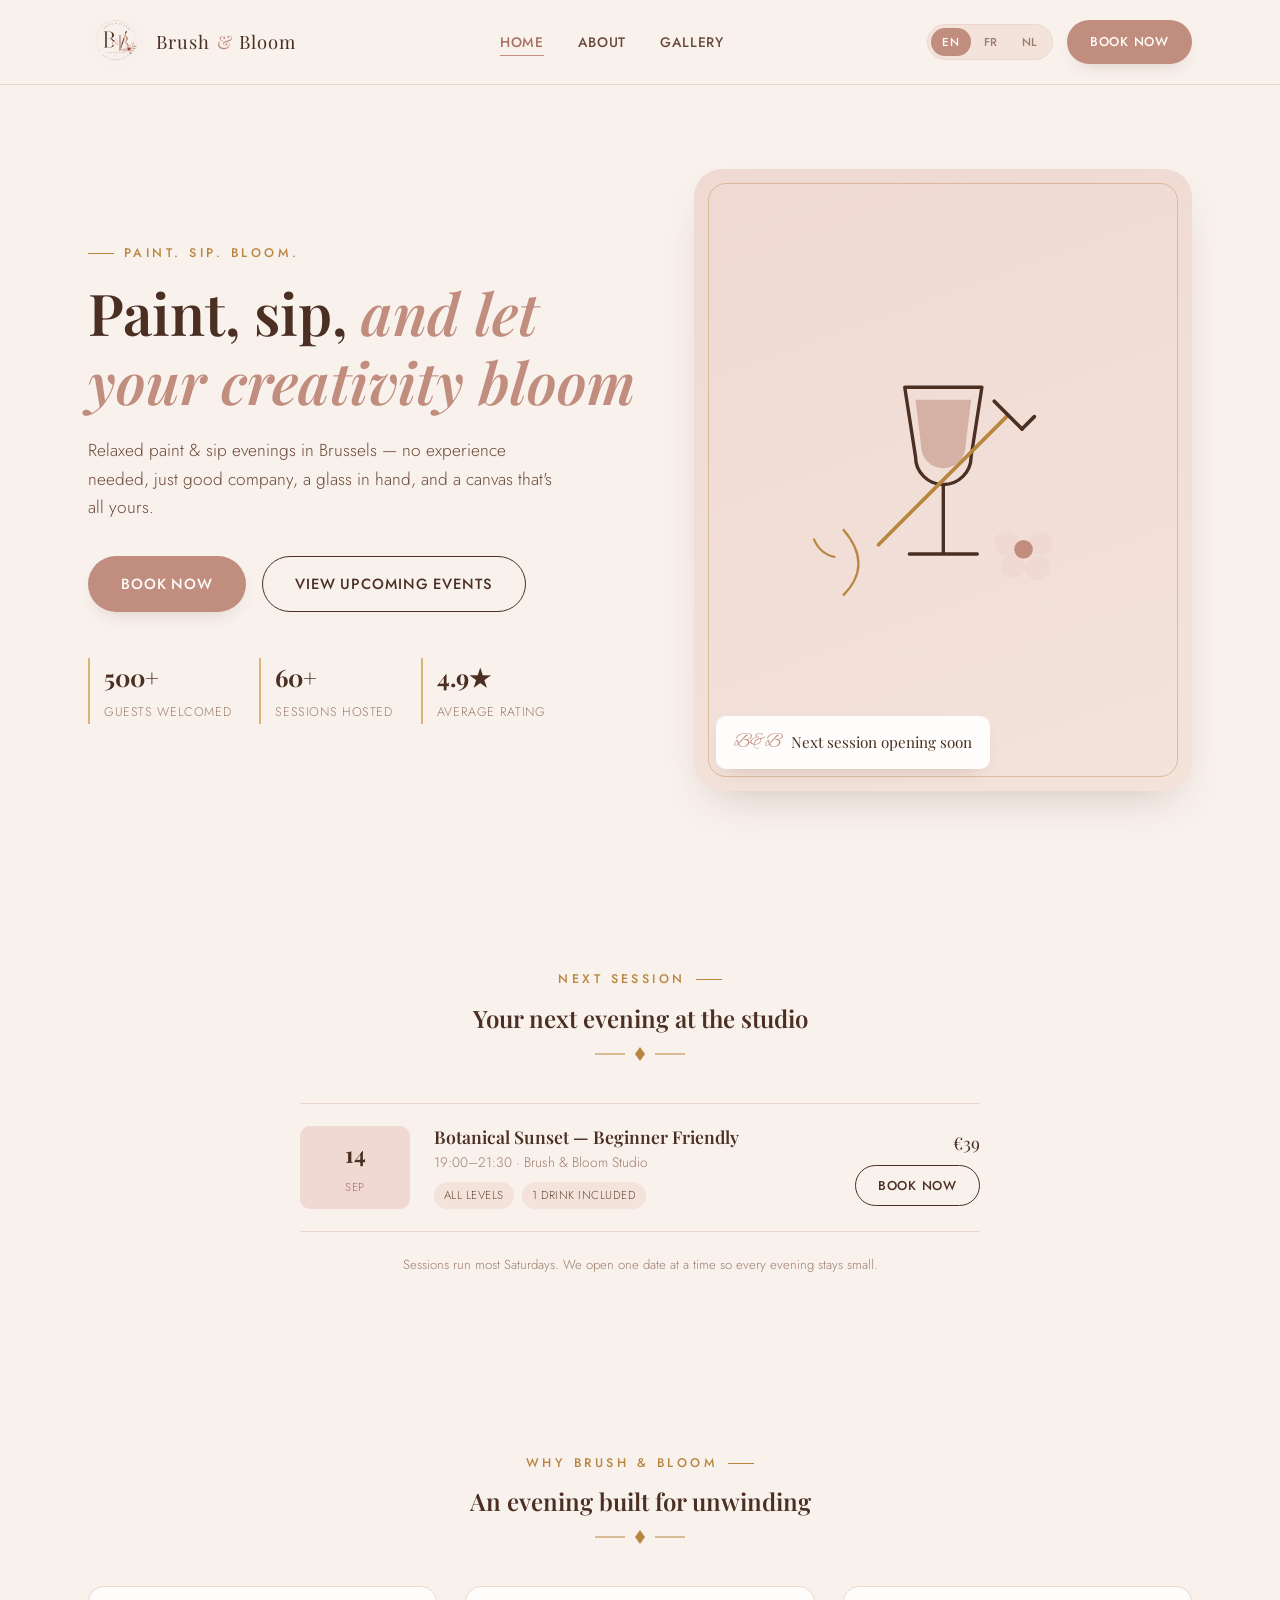
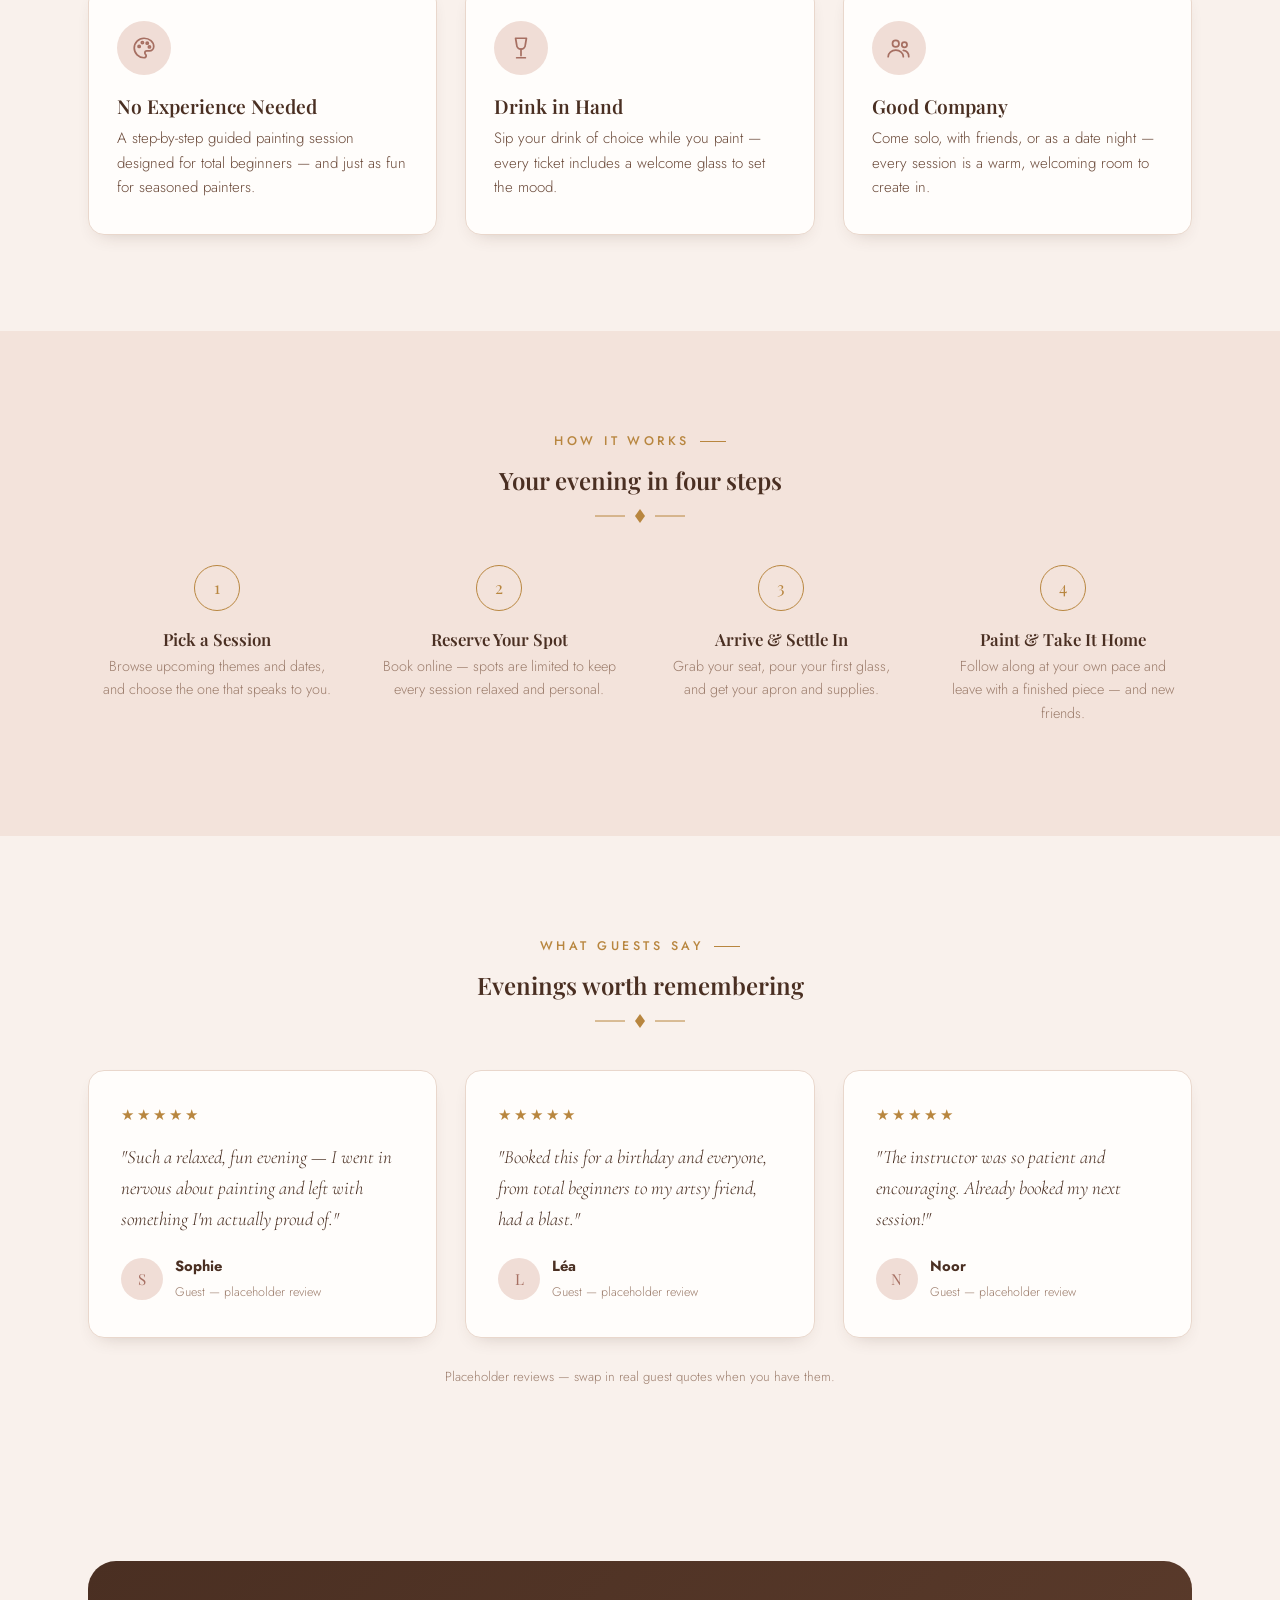
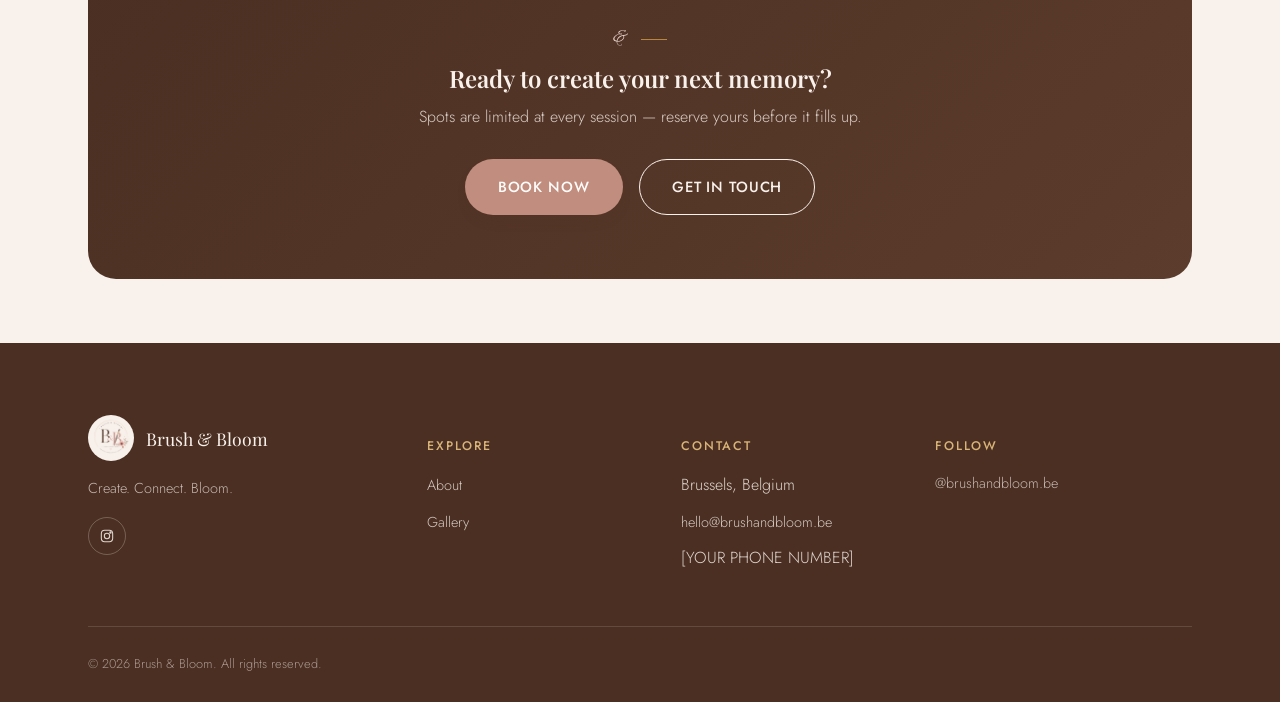
==== commit 6f2337bf: "Remove events and contact pages; show one session at a time The site now advertises a single upcomin" ====
--- a/site/index.html
+++ b/site/index.html
@@ -21,9 +21,7 @@
       <ul class="nav__links">
         <li><a href="index.html" data-i18n="nav.home" aria-current="page">Home</a></li>
         <li><a href="about.html" data-i18n="nav.about">About</a></li>
-        <li><a href="events.html" data-i18n="nav.events">Events &amp; Pricing</a></li>
         <li><a href="gallery.html" data-i18n="nav.gallery">Gallery</a></li>
-        <li><a href="contact.html" data-i18n="nav.contact">Contact</a></li>
       </ul>
       <div class="nav__actions">
         <div class="lang-switch" role="group" aria-label="Language">
@@ -31,7 +29,7 @@
           <button type="button" data-lang="fr">FR</button>
           <button type="button" data-lang="nl">NL</button>
         </div>
-        <a href="events.html#schedule" class="btn btn--primary btn--sm" data-book data-i18n="common.bookNow">Book Now</a>
+        <a href="#schedule" class="btn btn--primary btn--sm" data-book data-i18n="common.bookNow">Book Now</a>
         <button class="nav__toggle" aria-label="Menu" aria-expanded="false">
           <span></span><span></span><span></span>
         </button>
@@ -50,8 +48,8 @@
         <h1><span data-i18n="home.hero.title1">Paint, sip,</span> <em data-i18n="home.hero.title2">and let your creativity bloom</em></h1>
         <p class="lead" data-i18n="home.hero.lead">Relaxed paint &amp; sip evenings in Brussels — no experience needed, just good company, a glass in hand, and a canvas that's all yours.</p>
         <div class="hero__actions">
-          <a href="events.html#schedule" class="btn btn--primary" data-book data-i18n="common.bookNow">Book Now</a>
-          <a href="events.html" class="btn btn--outline" data-i18n="common.viewEvents">View Upcoming Events</a>
+          <a href="#schedule" class="btn btn--primary" data-book data-i18n="common.bookNow">Book Now</a>
+          <a href="#schedule" class="btn btn--outline" data-i18n="common.viewEvents">View Upcoming Events</a>
         </div>
         <div class="hero__meta">
           <div>
@@ -97,6 +95,29 @@
     </div>
   </section>
 
+
+  <!-- ================= NEXT SESSION ================= -->
+  <section class="section section--tight" id="schedule">
+    <div class="container">
+      <div class="text-center max-680 mx-auto" data-reveal>
+        <span class="eyebrow center" data-i18n="home.next.eyebrow">Next Session</span>
+        <h2 data-i18n="home.next.title">Your next evening at the studio</h2>
+      </div>
+      <div class="divider" aria-hidden="true">
+        <svg viewBox="0 0 90 18" fill="none"><path d="M0 9H30" stroke="currentColor" stroke-width="1"/><path d="M60 9H90" stroke="currentColor" stroke-width="1"/><path d="M45 2 L50 9 L45 16 L40 9 Z" fill="currentColor"/></svg>
+      </div>
+      <div class="max-680 mx-auto" data-reveal>
+        <div data-schedule></div>
+        <noscript>
+          <p class="form-note text-center">Our calendar needs JavaScript to display. Email
+            <a href="mailto:hello@brushandbloom.be" style="color:var(--rose-deep)">hello@brushandbloom.be</a>
+            and we'll send you the next date.</p>
+        </noscript>
+        <p class="form-note text-center" style="margin-top:22px;">Sessions run most Saturdays. We open one date at a time so every evening stays small.</p>
+      </div>
+    </div>
+  </section>
+
   <!-- ================= FEATURES ================= -->
   <section class="section" id="features">
     <div class="container">
@@ -204,7 +225,7 @@
           </div>
         </div>
       </div>
-      <p class="text-center form-note" style="margin-top:28px;">Placeholder reviews — swap in real guest quotes when you have them (see README-CONTENT-TODO.md).</p>
+      <p class="text-center form-note" style="margin-top:28px;">Placeholder reviews — swap in real guest quotes when you have them.</p>
     </div>
   </section>
 
@@ -216,8 +237,8 @@
         <h2 data-i18n="home.cta.title">Ready to create your next memory?</h2>
         <p class="max-560 mx-auto" data-i18n="home.cta.lead">Spots are limited at every session — reserve yours before it fills up.</p>
         <div class="hero__actions" style="justify-content:center;margin-top:28px;">
-          <a href="events.html#schedule" class="btn btn--primary" data-book data-i18n="common.bookNow">Book Now</a>
-          <a href="contact.html" class="btn btn--outline-light" data-i18n="common.learnMore">Get in Touch</a>
+          <a href="#schedule" class="btn btn--primary" data-book data-i18n="common.bookNow">Book Now</a>
+          <a href="mailto:hello@brushandbloom.be" class="btn btn--outline-light" data-i18n="common.learnMore">Get in Touch</a>
         </div>
       </div>
     </div>
@@ -244,10 +265,8 @@
         <h5 data-i18n="footer.explore">Explore</h5>
         <ul>
           <li><a href="about.html" data-i18n="nav.about">About</a></li>
-          <li><a href="events.html" data-i18n="nav.events">Events &amp; Pricing</a></li>
-          <li><a href="gallery.html" data-i18n="nav.gallery">Gallery</a></li>
-          <li><a href="contact.html" data-i18n="nav.contact">Contact</a></li>
-        </ul>
+            <li><a href="gallery.html" data-i18n="nav.gallery">Gallery</a></li>
+          </ul>
       </div>
       <div>
         <h5 data-i18n="footer.contact">Contact</h5>
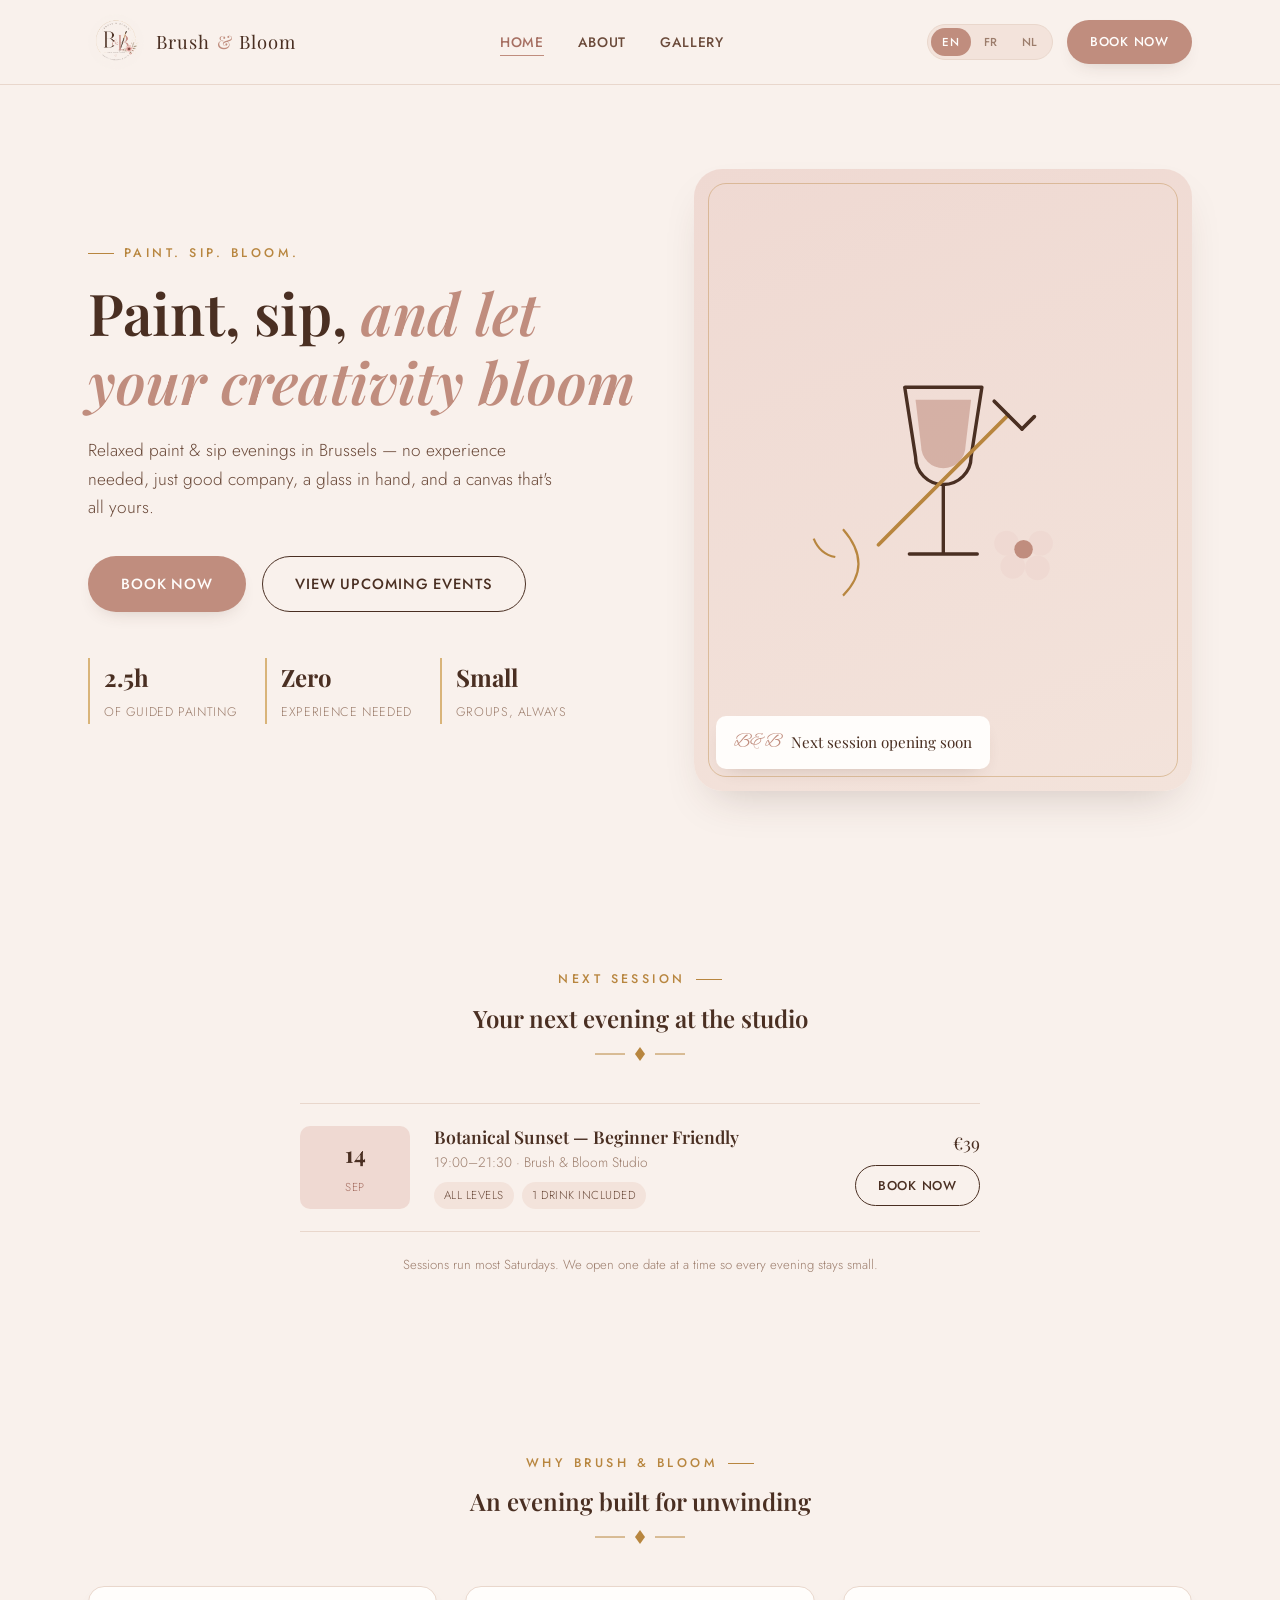
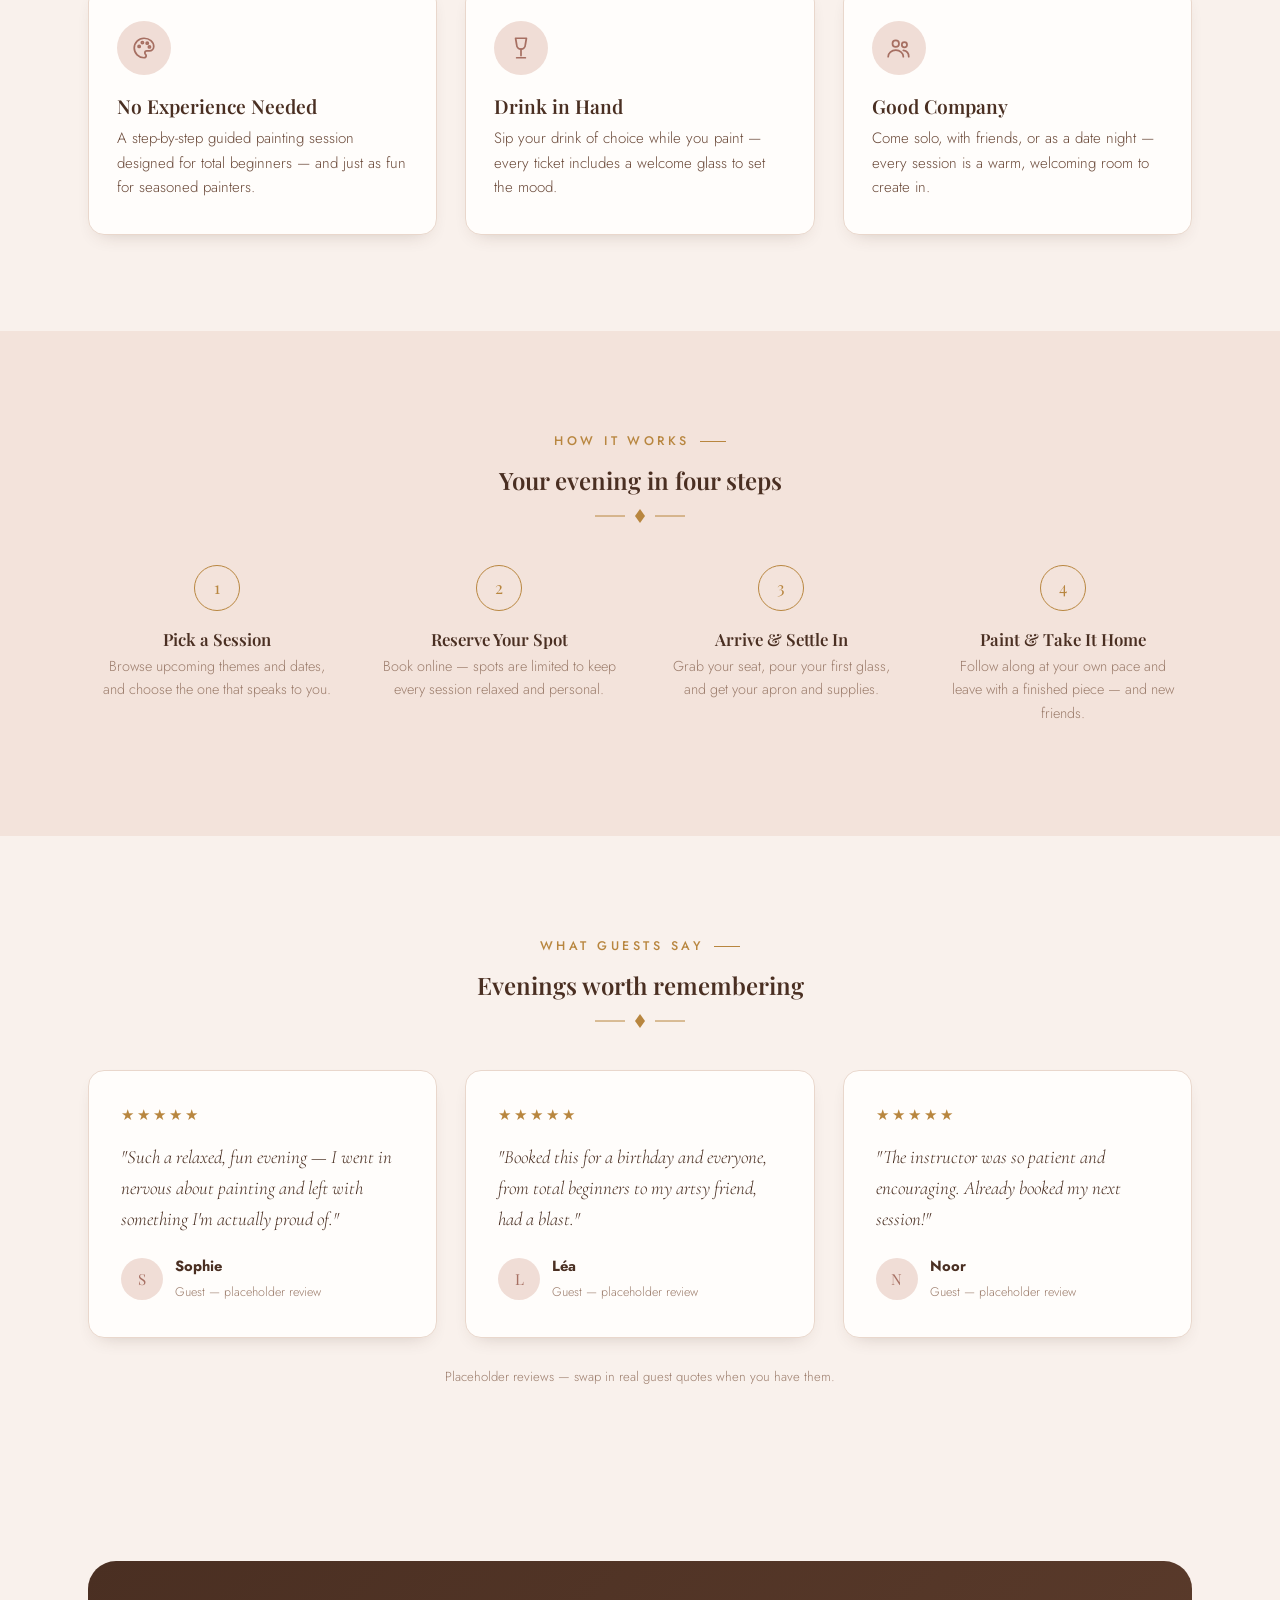
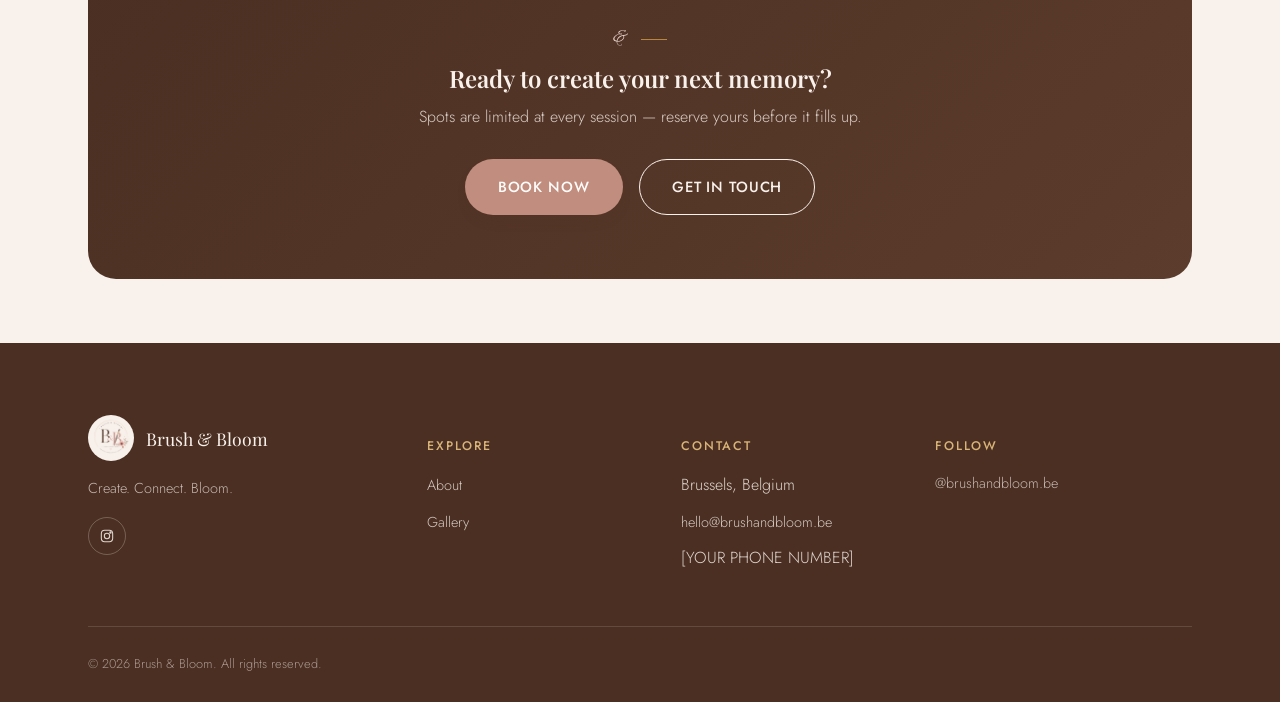
==== commit 06f328b3: "Drop invented traction stats from the hero The studio hasn't run its first session, so "500+ guests " ====
--- a/site/index.html
+++ b/site/index.html
@@ -53,16 +53,16 @@
         </div>
         <div class="hero__meta">
           <div>
-            <strong>500+</strong>
-            <span data-i18n="home.meta.guests">Guests welcomed</span>
+            <strong>2.5h</strong>
+            <span data-i18n="home.meta.duration">Of guided painting</span>
           </div>
           <div>
-            <strong>60+</strong>
-            <span data-i18n="home.meta.sessions">Sessions hosted</span>
+            <strong data-i18n="home.meta.experienceValue">Zero</strong>
+            <span data-i18n="home.meta.experience">Experience needed</span>
           </div>
           <div>
-            <strong>4.9★</strong>
-            <span data-i18n="home.meta.rating">Average rating</span>
+            <strong data-i18n="home.meta.groupsValue">Small</strong>
+            <span data-i18n="home.meta.groups">Groups, always</span>
           </div>
         </div>
       </div>
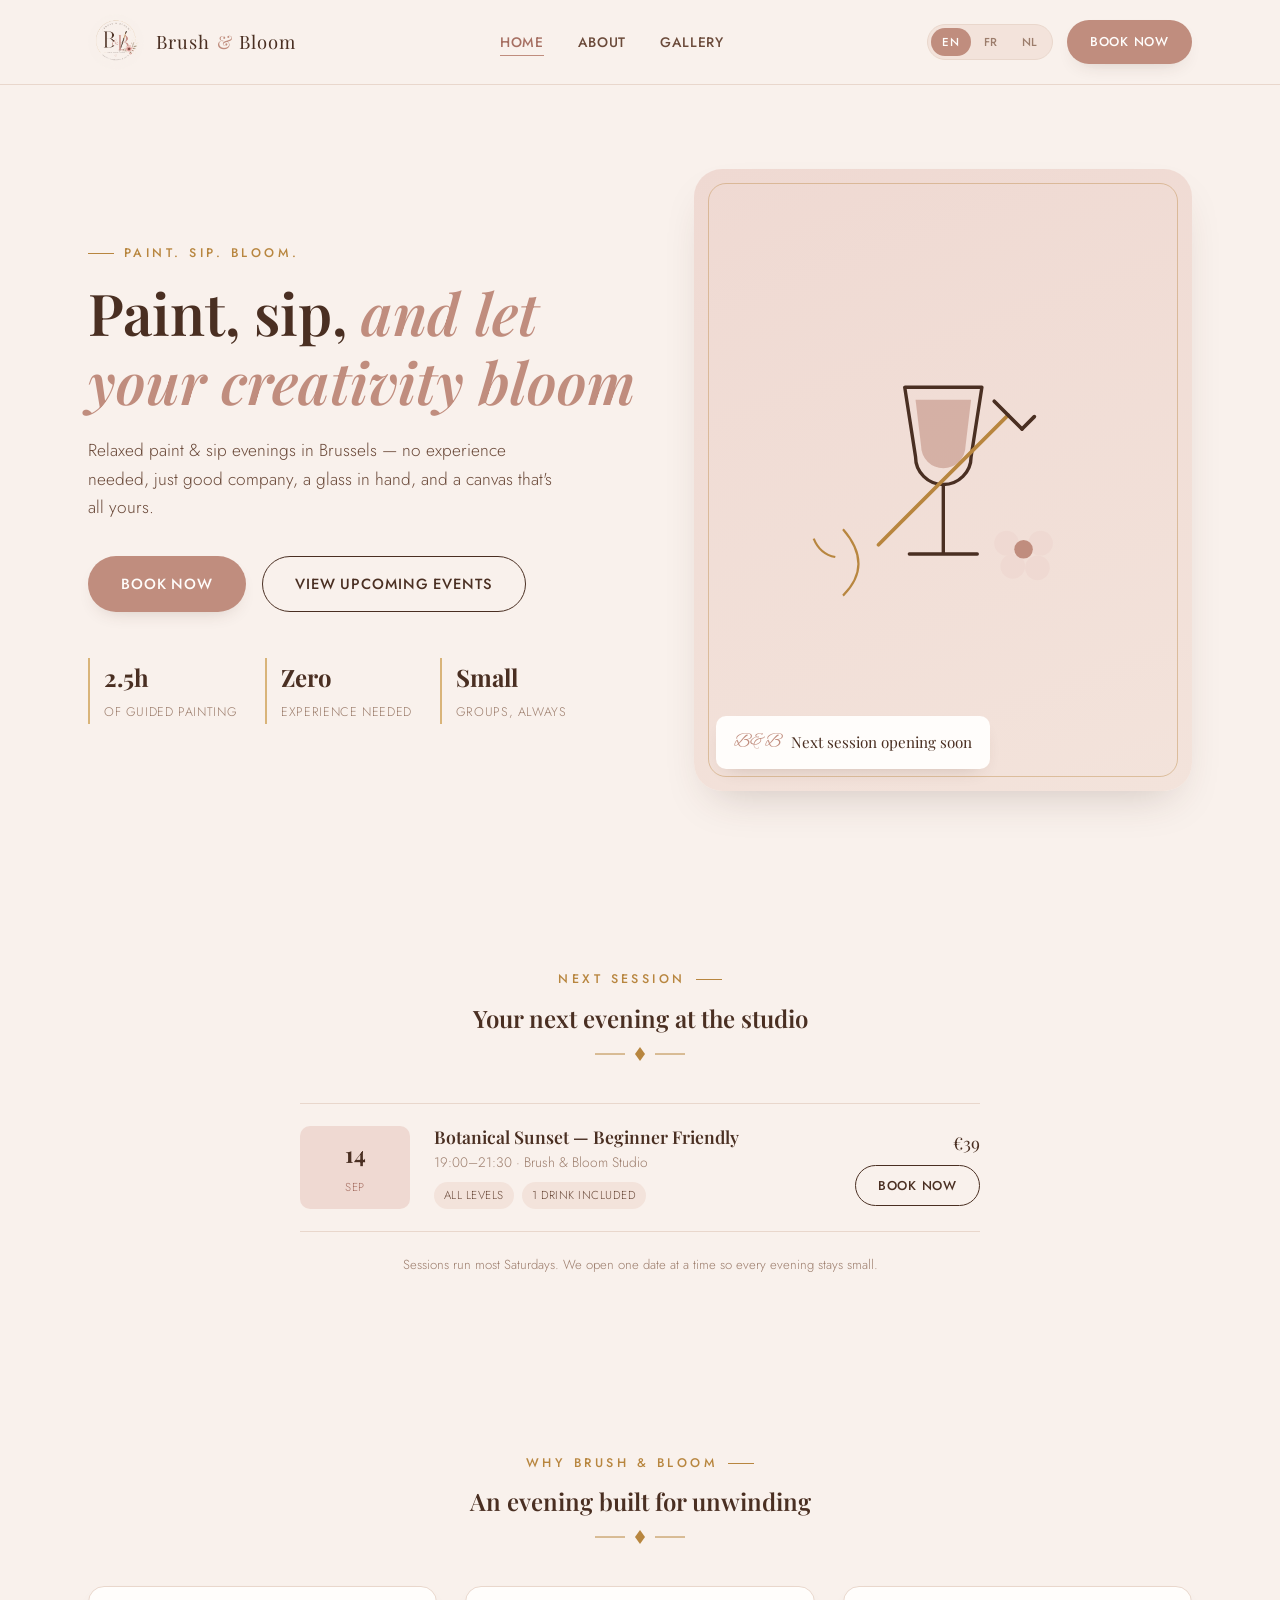
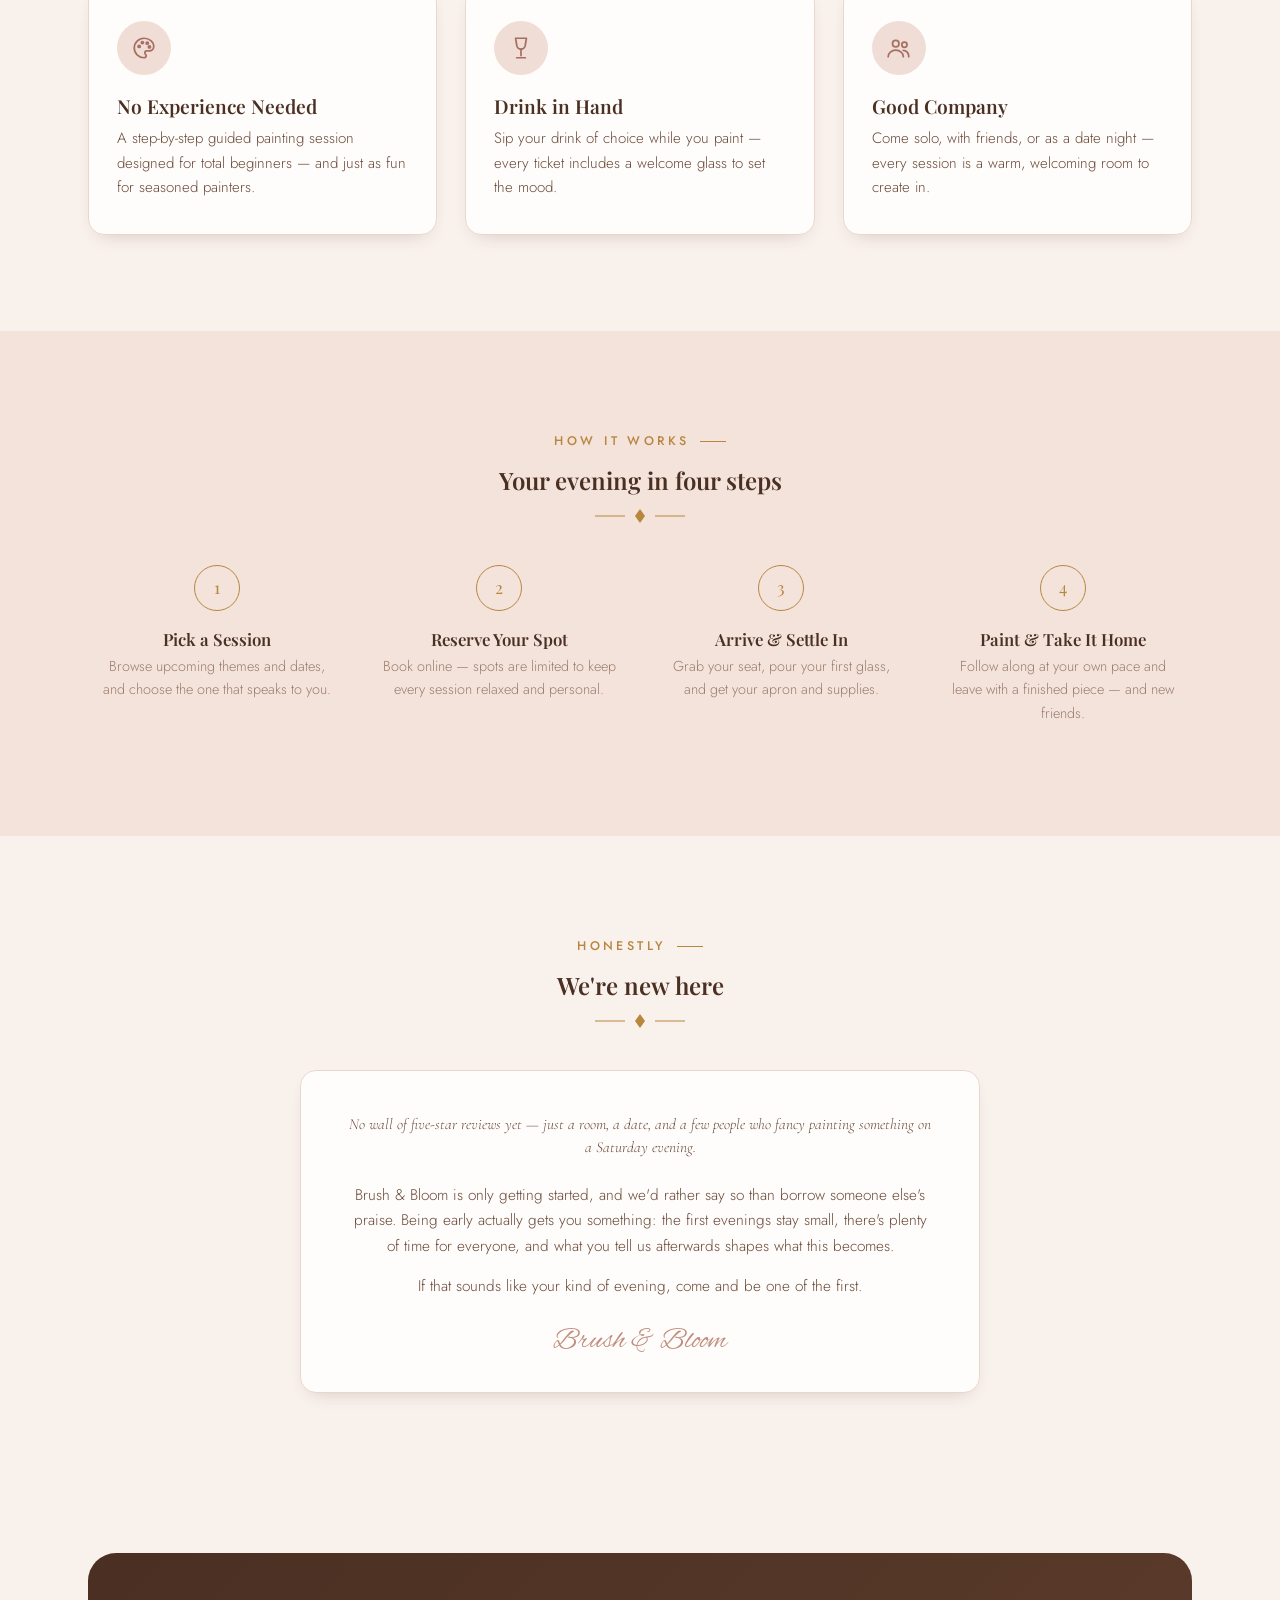
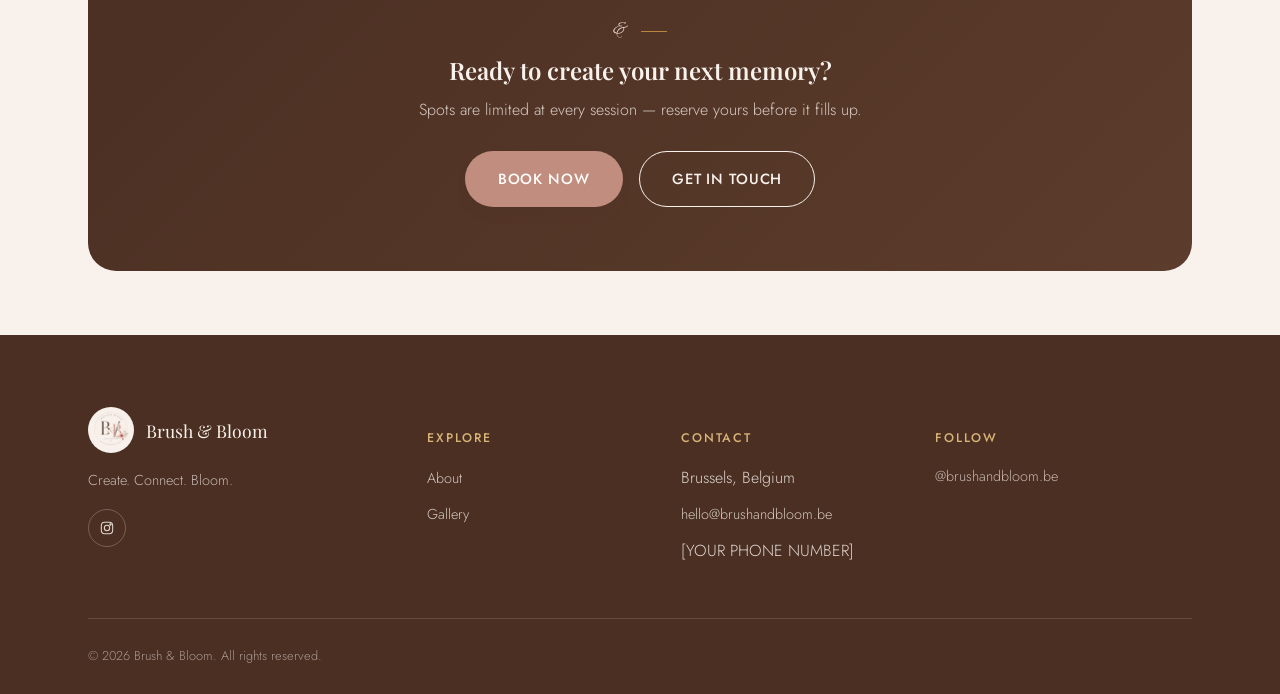
==== commit c3d5d0b9: "Replace placeholder testimonials with an honest studio note Three invented five-star reviews from gu" ====
--- a/site/index.html
+++ b/site/index.html
@@ -189,43 +189,22 @@
     </div>
   </section>
 
-  <!-- ================= TESTIMONIALS ================= -->
+  <!-- ================= HONEST NOTE ================= -->
   <section class="section">
     <div class="container">
       <div class="text-center max-680 mx-auto" data-reveal>
-        <span class="eyebrow center" data-i18n="home.testimonials.eyebrow">What Guests Say</span>
-        <h2 data-i18n="home.testimonials.title">Evenings worth remembering</h2>
-      </div>
-      <div class="divider" aria-hidden="true">
-        <svg viewBox="0 0 90 18" fill="none"><path d="M0 9H30" stroke="currentColor" stroke-width="1"/><path d="M60 9H90" stroke="currentColor" stroke-width="1"/><path d="M45 2 L50 9 L45 16 L40 9 Z" fill="currentColor"/></svg>
-      </div>
-      <div class="grid-3">
-        <div class="testimonial" data-reveal>
-          <div class="testimonial__stars">★★★★★</div>
-          <p class="quote">"Such a relaxed, fun evening — I went in nervous about painting and left with something I'm actually proud of."</p>
-          <div class="testimonial__author">
-            <div class="testimonial__avatar">S</div>
-            <div><strong>Sophie</strong><span>Guest — placeholder review</span></div>
-          </div>
-        </div>
-        <div class="testimonial" data-reveal>
-          <div class="testimonial__stars">★★★★★</div>
-          <p class="quote">"Booked this for a birthday and everyone, from total beginners to my artsy friend, had a blast."</p>
-          <div class="testimonial__author">
-            <div class="testimonial__avatar">L</div>
-            <div><strong>Léa</strong><span>Guest — placeholder review</span></div>
-          </div>
-        </div>
-        <div class="testimonial" data-reveal>
-          <div class="testimonial__stars">★★★★★</div>
-          <p class="quote">"The instructor was so patient and encouraging. Already booked my next session!"</p>
-          <div class="testimonial__author">
-            <div class="testimonial__avatar">N</div>
-            <div><strong>Noor</strong><span>Guest — placeholder review</span></div>
-          </div>
-        </div>
-      </div>
-      <p class="text-center form-note" style="margin-top:28px;">Placeholder reviews — swap in real guest quotes when you have them.</p>
+        <span class="eyebrow center" data-i18n="home.new.eyebrow">Honestly</span>
+        <h2 data-i18n="home.new.title">We're new here</h2>
+      </div>
+      <div class="divider" aria-hidden="true">
+        <svg viewBox="0 0 90 18" fill="none"><path d="M0 9H30" stroke="currentColor" stroke-width="1"/><path d="M60 9H90" stroke="currentColor" stroke-width="1"/><path d="M45 2 L50 9 L45 16 L40 9 Z" fill="currentColor"/></svg>
+      </div>
+      <div class="studio-note max-680 mx-auto" data-reveal>
+        <p class="studio-note__quote">No wall of five-star reviews yet — just a room, a date, and a few people who fancy painting something on a Saturday evening.</p>
+        <p>Brush &amp; Bloom is only getting started, and we'd rather say so than borrow someone else's praise. Being early actually gets you something: the first evenings stay small, there's plenty of time for everyone, and what you tell us afterwards shapes what this becomes.</p>
+        <p>If that sounds like your kind of evening, come and be one of the first.</p>
+        <span class="studio-note__sign">Brush &amp; Bloom</span>
+      </div>
     </div>
   </section>
 
--- a/site/css/style.css
+++ b/site/css/style.css
@@ -1172,3 +1172,36 @@
   .bb-fields { grid-template-columns: 1fr; }
   .bb-reassure { white-space: normal; text-align: center; }
 }
+
+/* ---------- Studio note (honest stand-in for testimonials) ---------- */
+.studio-note {
+  background: var(--white);
+  border: 1px solid var(--cream-line);
+  border-radius: var(--radius-md);
+  box-shadow: var(--shadow-sm);
+  padding: 42px 46px 36px;
+  text-align: center;
+}
+.studio-note__quote {
+  font-family: var(--font-serif);
+  font-size: 1.32rem;
+  font-style: italic;
+  line-height: 1.5;
+  color: var(--brown);
+  margin-bottom: 24px;
+}
+.studio-note p { font-size: 0.96rem; color: var(--brown-soft); }
+.studio-note p:last-of-type { margin-bottom: 0; }
+.studio-note__sign {
+  display: block;
+  margin-top: 26px;
+  font-family: var(--font-script);
+  font-size: 1.9rem;
+  line-height: 1;
+  color: var(--rose);
+}
+
+@media (max-width: 760px) {
+  .studio-note { padding: 32px 26px 28px; }
+  .studio-note__quote { font-size: 1.15rem; }
+}
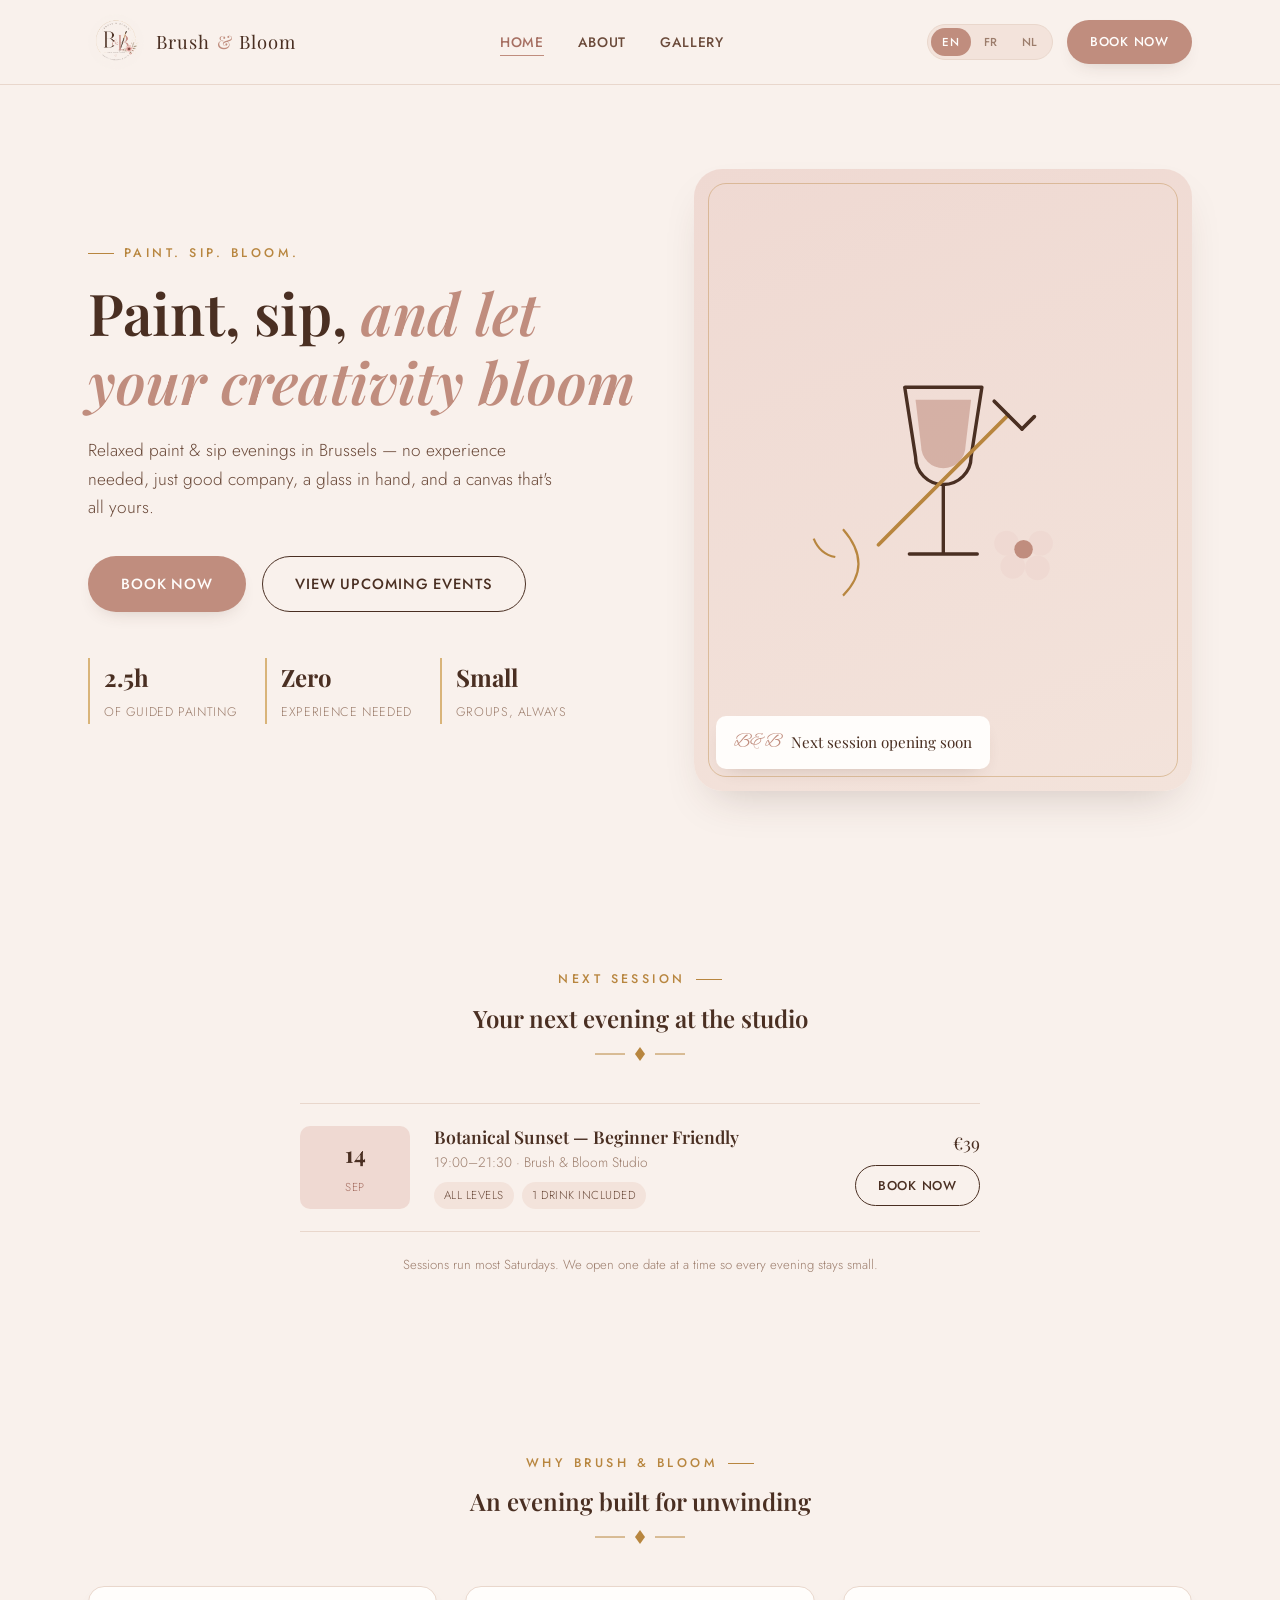
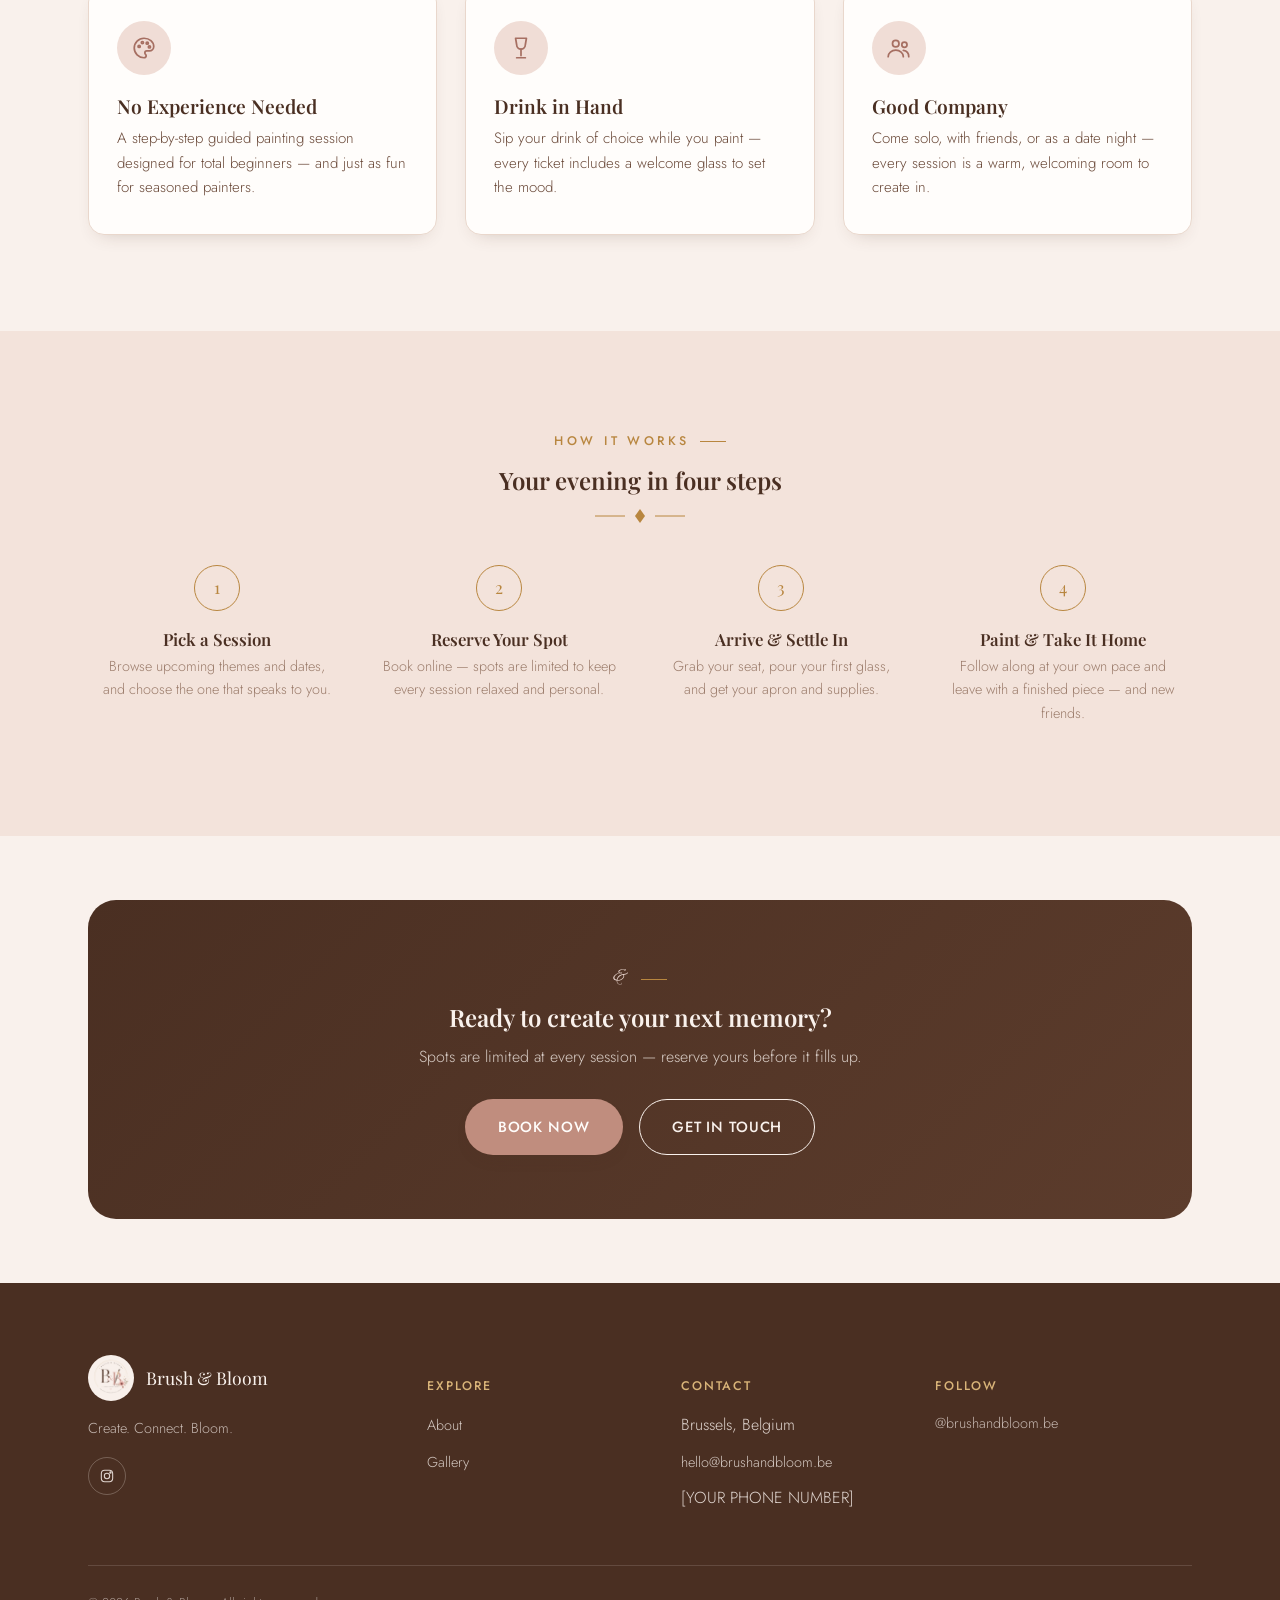
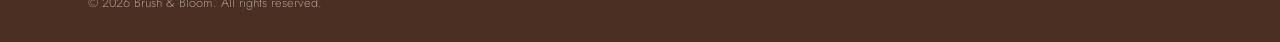
==== commit be1169d8: "Remove the studio note section The page already establishes the offer four times over — hero, next s" ====
--- a/site/index.html
+++ b/site/index.html
@@ -189,25 +189,6 @@
     </div>
   </section>
 
-  <!-- ================= HONEST NOTE ================= -->
-  <section class="section">
-    <div class="container">
-      <div class="text-center max-680 mx-auto" data-reveal>
-        <span class="eyebrow center" data-i18n="home.new.eyebrow">Honestly</span>
-        <h2 data-i18n="home.new.title">We're new here</h2>
-      </div>
-      <div class="divider" aria-hidden="true">
-        <svg viewBox="0 0 90 18" fill="none"><path d="M0 9H30" stroke="currentColor" stroke-width="1"/><path d="M60 9H90" stroke="currentColor" stroke-width="1"/><path d="M45 2 L50 9 L45 16 L40 9 Z" fill="currentColor"/></svg>
-      </div>
-      <div class="studio-note max-680 mx-auto" data-reveal>
-        <p class="studio-note__quote">No wall of five-star reviews yet — just a room, a date, and a few people who fancy painting something on a Saturday evening.</p>
-        <p>Brush &amp; Bloom is only getting started, and we'd rather say so than borrow someone else's praise. Being early actually gets you something: the first evenings stay small, there's plenty of time for everyone, and what you tell us afterwards shapes what this becomes.</p>
-        <p>If that sounds like your kind of evening, come and be one of the first.</p>
-        <span class="studio-note__sign">Brush &amp; Bloom</span>
-      </div>
-    </div>
-  </section>
-
   <!-- ================= CTA ================= -->
   <section class="section section--tight">
     <div class="container">
--- a/site/css/style.css
+++ b/site/css/style.css
@@ -1172,36 +1172,3 @@
   .bb-fields { grid-template-columns: 1fr; }
   .bb-reassure { white-space: normal; text-align: center; }
 }
-
-/* ---------- Studio note (honest stand-in for testimonials) ---------- */
-.studio-note {
-  background: var(--white);
-  border: 1px solid var(--cream-line);
-  border-radius: var(--radius-md);
-  box-shadow: var(--shadow-sm);
-  padding: 42px 46px 36px;
-  text-align: center;
-}
-.studio-note__quote {
-  font-family: var(--font-serif);
-  font-size: 1.32rem;
-  font-style: italic;
-  line-height: 1.5;
-  color: var(--brown);
-  margin-bottom: 24px;
-}
-.studio-note p { font-size: 0.96rem; color: var(--brown-soft); }
-.studio-note p:last-of-type { margin-bottom: 0; }
-.studio-note__sign {
-  display: block;
-  margin-top: 26px;
-  font-family: var(--font-script);
-  font-size: 1.9rem;
-  line-height: 1;
-  color: var(--rose);
-}
-
-@media (max-width: 760px) {
-  .studio-note { padding: 32px 26px 28px; }
-  .studio-note__quote { font-size: 1.15rem; }
-}
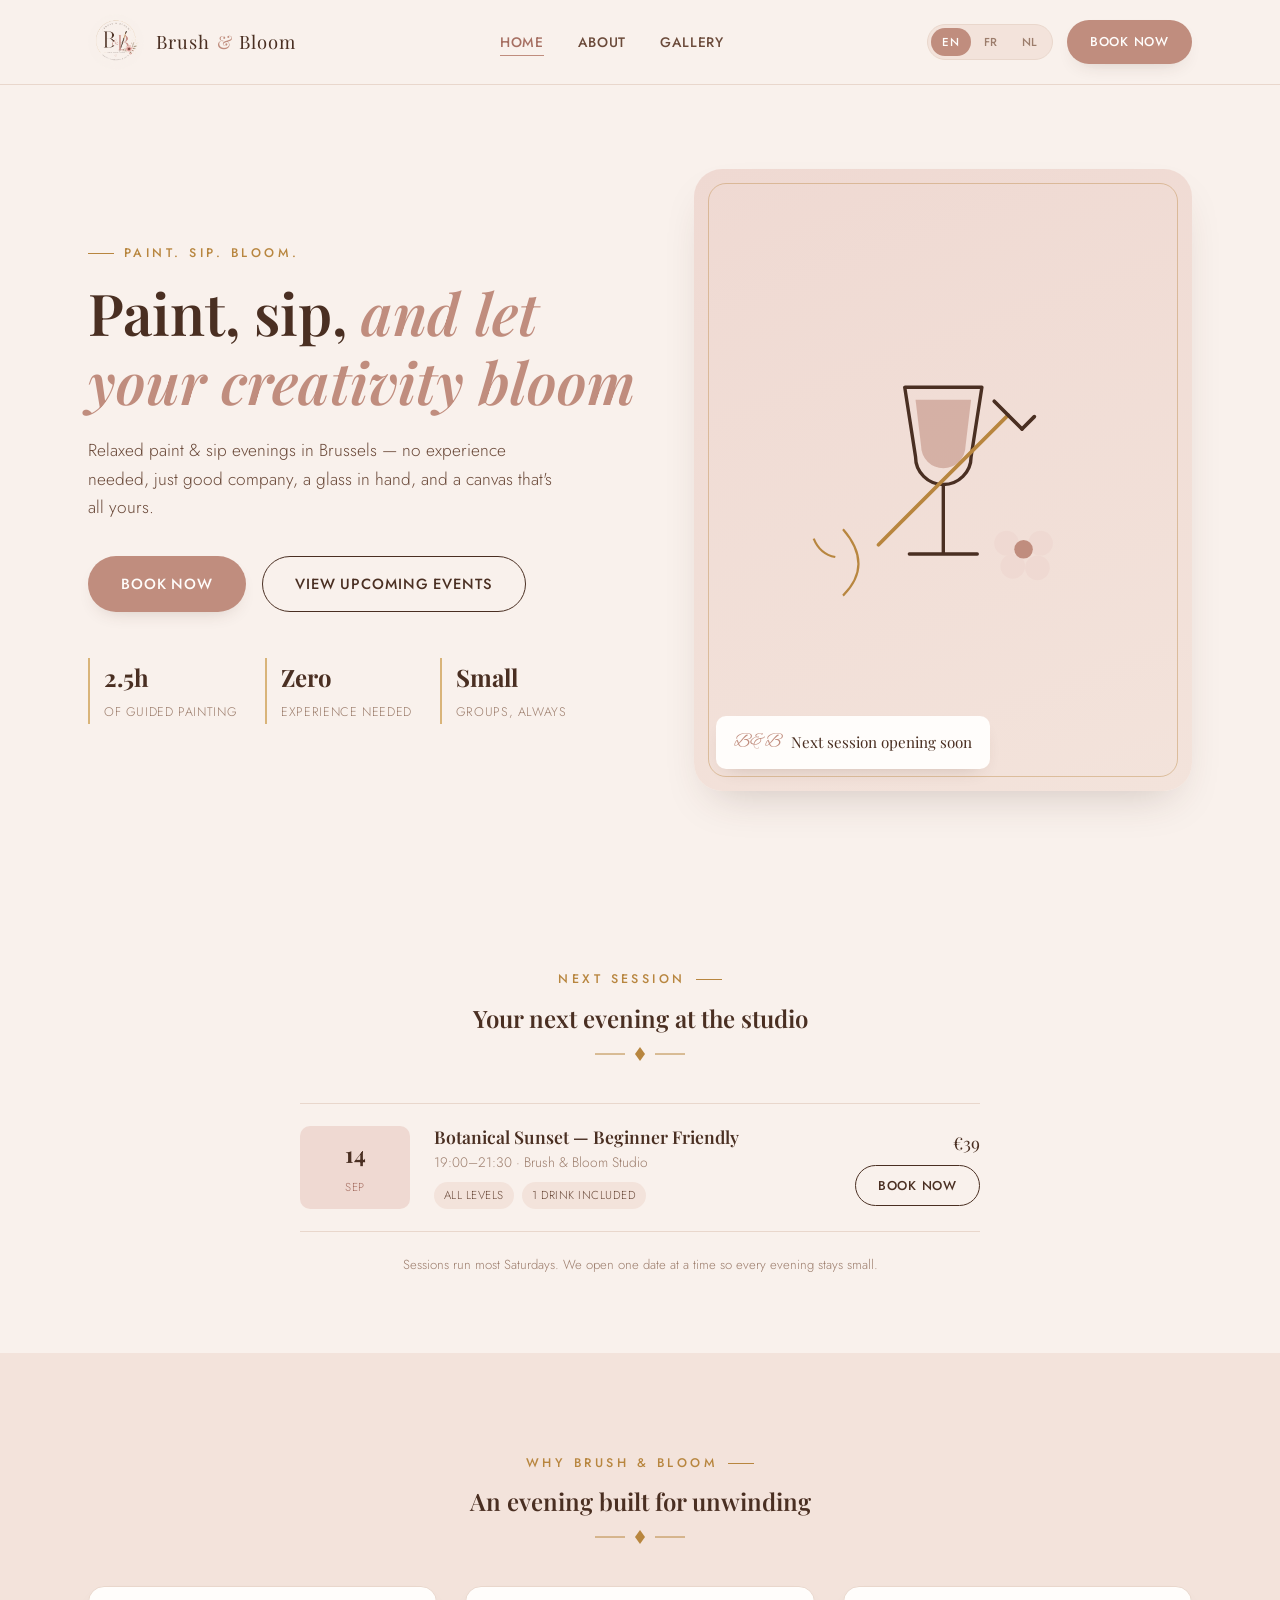
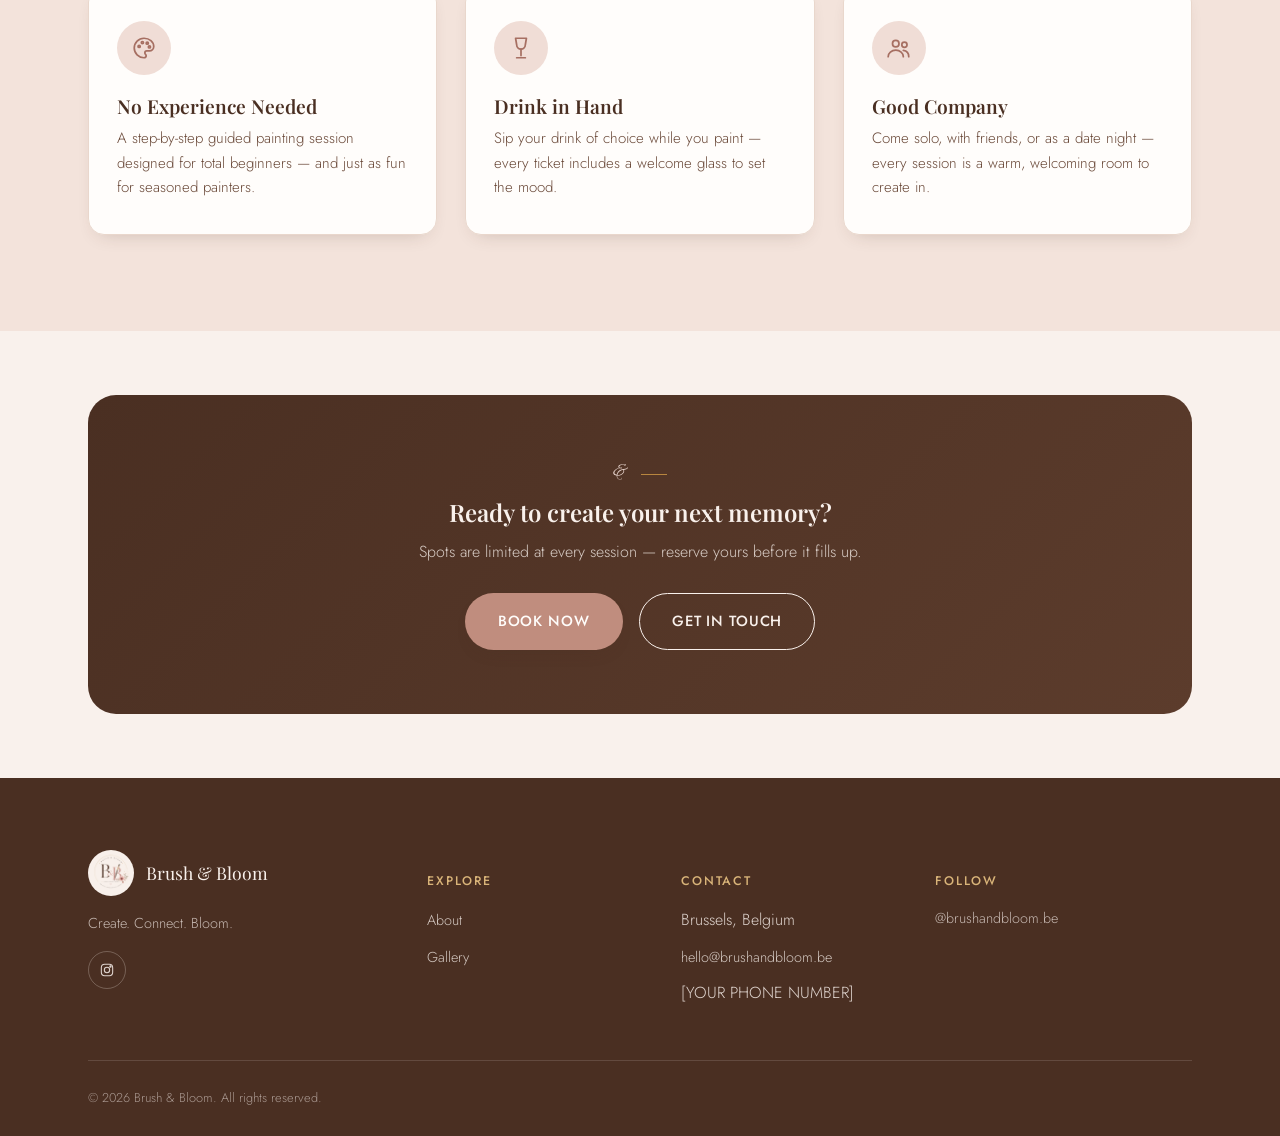
==== commit 7a04fa6f: "Remove the "How It Works" section Also removes the step styles it was the only user of, and the test" ====
--- a/site/index.html
+++ b/site/index.html
@@ -119,7 +119,7 @@
   </section>
 
   <!-- ================= FEATURES ================= -->
-  <section class="section" id="features">
+  <section class="section section--alt" id="features">
     <div class="container">
       <div class="text-center max-680 mx-auto" data-reveal>
         <span class="eyebrow center" data-i18n="home.features.eyebrow">Why Brush &amp; Bloom</span>
@@ -149,41 +149,6 @@
           </div>
           <h3>Good Company</h3>
           <p>Come solo, with friends, or as a date night — every session is a warm, welcoming room to create in.</p>
-        </div>
-      </div>
-    </div>
-  </section>
-
-  <!-- ================= HOW IT WORKS ================= -->
-  <section class="section section--alt">
-    <div class="container">
-      <div class="text-center max-680 mx-auto" data-reveal>
-        <span class="eyebrow center" data-i18n="home.steps.eyebrow">How It Works</span>
-        <h2 data-i18n="home.steps.title">Your evening in four steps</h2>
-      </div>
-      <div class="divider" aria-hidden="true">
-        <svg viewBox="0 0 90 18" fill="none"><path d="M0 9H30" stroke="currentColor" stroke-width="1"/><path d="M60 9H90" stroke="currentColor" stroke-width="1"/><path d="M45 2 L50 9 L45 16 L40 9 Z" fill="currentColor"/></svg>
-      </div>
-      <div class="steps">
-        <div class="step" data-reveal>
-          <div class="step__num"></div>
-          <h4>Pick a Session</h4>
-          <p>Browse upcoming themes and dates, and choose the one that speaks to you.</p>
-        </div>
-        <div class="step" data-reveal>
-          <div class="step__num"></div>
-          <h4>Reserve Your Spot</h4>
-          <p>Book online — spots are limited to keep every session relaxed and personal.</p>
-        </div>
-        <div class="step" data-reveal>
-          <div class="step__num"></div>
-          <h4>Arrive &amp; Settle In</h4>
-          <p>Grab your seat, pour your first glass, and get your apron and supplies.</p>
-        </div>
-        <div class="step" data-reveal>
-          <div class="step__num"></div>
-          <h4>Paint &amp; Take It Home</h4>
-          <p>Follow along at your own pace and leave with a finished piece — and new friends.</p>
         </div>
       </div>
     </div>
--- a/site/css/style.css
+++ b/site/css/style.css
@@ -379,35 +379,6 @@
 .card h3 { font-size: 1.2rem; margin-bottom: 0.4em; }
 .card p { font-size: 0.94rem; color: var(--brown-soft); margin-bottom: 0; }
 
-/* ---------- Steps ---------- */
-.steps {
-  display: grid;
-  grid-template-columns: repeat(4, 1fr);
-  gap: 24px;
-  counter-reset: step;
-}
-.step {
-  text-align: center;
-  padding: 0 10px;
-}
-.step__num {
-  counter-increment: step;
-  width: 46px;
-  height: 46px;
-  margin: 0 auto 18px;
-  border-radius: 50%;
-  border: 1px solid var(--gold);
-  color: var(--gold);
-  font-family: var(--font-display);
-  display: flex;
-  align-items: center;
-  justify-content: center;
-  font-size: 1.05rem;
-}
-.step__num::before { content: counter(step); }
-.step h4 { font-size: 1.05rem; margin-bottom: 0.35em; }
-.step p { font-size: 0.9rem; color: var(--brown-faint); }
-
 /* ---------- Divider ---------- */
 .divider {
   display: flex;
@@ -417,39 +388,6 @@
   margin: 8px 0 40px;
 }
 .divider svg { width: 90px; height: 18px; color: var(--gold); }
-
-/* ---------- Testimonials ---------- */
-.testimonial {
-  background: var(--white);
-  border-radius: var(--radius-md);
-  padding: 32px;
-  box-shadow: var(--shadow-sm);
-  border: 1px solid var(--cream-line);
-  height: 100%;
-}
-.testimonial__stars { color: var(--gold); letter-spacing: 3px; margin-bottom: 14px; font-size: 0.95rem; }
-.testimonial p.quote {
-  font-family: var(--font-serif);
-  font-size: 1.18rem;
-  font-style: italic;
-  color: var(--brown);
-}
-.testimonial__author {
-  display: flex;
-  align-items: center;
-  gap: 12px;
-  margin-top: 18px;
-}
-.testimonial__avatar {
-  width: 42px; height: 42px; border-radius: 50%;
-  background: var(--rose-pale);
-  display: flex; align-items: center; justify-content: center;
-  font-family: var(--font-display);
-  color: var(--rose-deep);
-  font-size: 0.95rem;
-}
-.testimonial__author strong { display: block; font-size: 0.92rem; color: var(--brown); }
-.testimonial__author span { font-size: 0.78rem; color: var(--brown-faint); }
 
 /* ---------- CTA band ---------- */
 .cta-band {
@@ -778,7 +716,7 @@
 @media (max-width: 980px) {
   .hero__grid { grid-template-columns: 1fr; }
   .hero__art { max-width: 460px; margin: 0 auto; }
-  .grid-3, .steps, .pricing-grid { grid-template-columns: repeat(2, 1fr); }
+  .grid-3, .pricing-grid { grid-template-columns: repeat(2, 1fr); }
   .footer__grid { grid-template-columns: 1fr 1fr; }
   .gallery-grid { grid-template-columns: repeat(2, 1fr); }
   .price-card--featured { transform: none; }
@@ -801,7 +739,7 @@
     box-shadow: var(--shadow-sm);
   }
   .nav.is-open .nav__actions .lang-switch { display: flex; margin-top: 4px; }
-  .grid-3, .steps, .pricing-grid, .gallery-grid { grid-template-columns: 1fr; }
+  .grid-3, .pricing-grid, .gallery-grid { grid-template-columns: 1fr; }
   .price-card--featured { transform: none; }
   .footer__grid { grid-template-columns: 1fr; gap: 30px; }
   .event-row { grid-template-columns: 70px 1fr; }
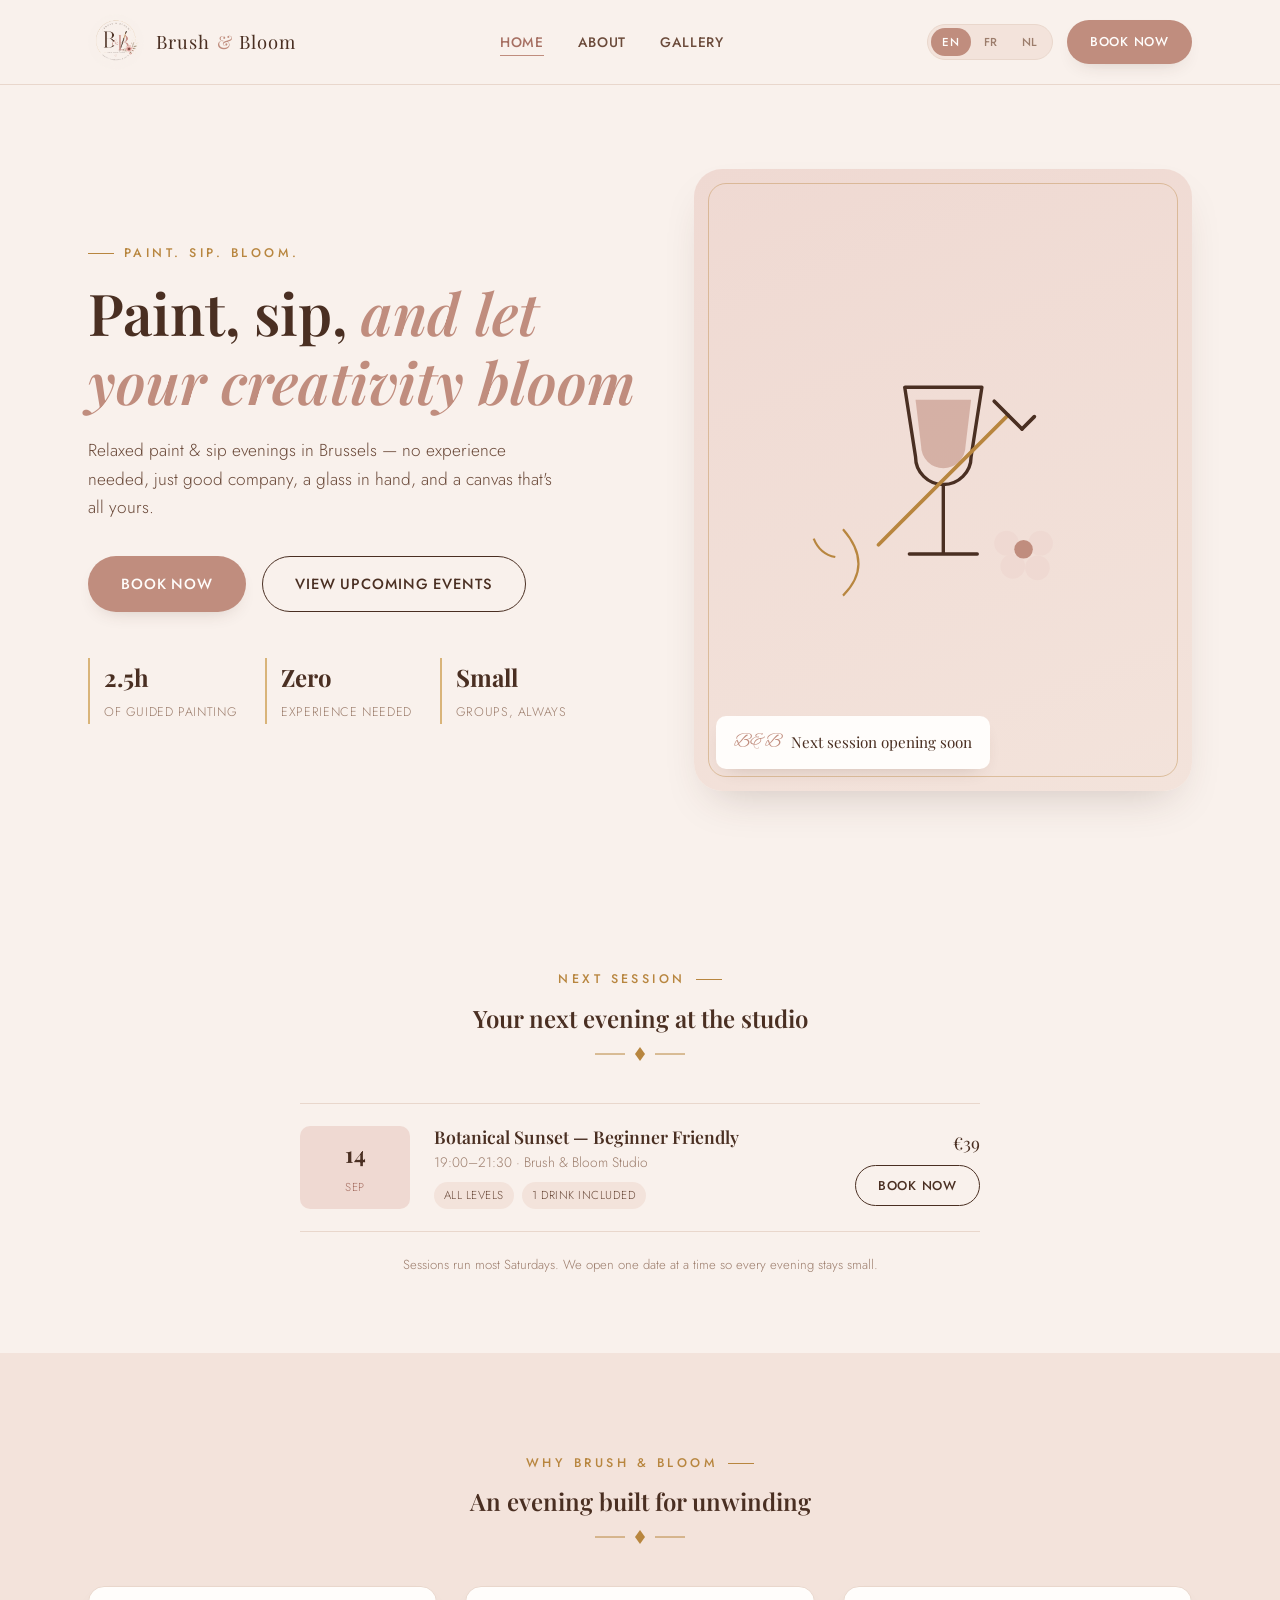
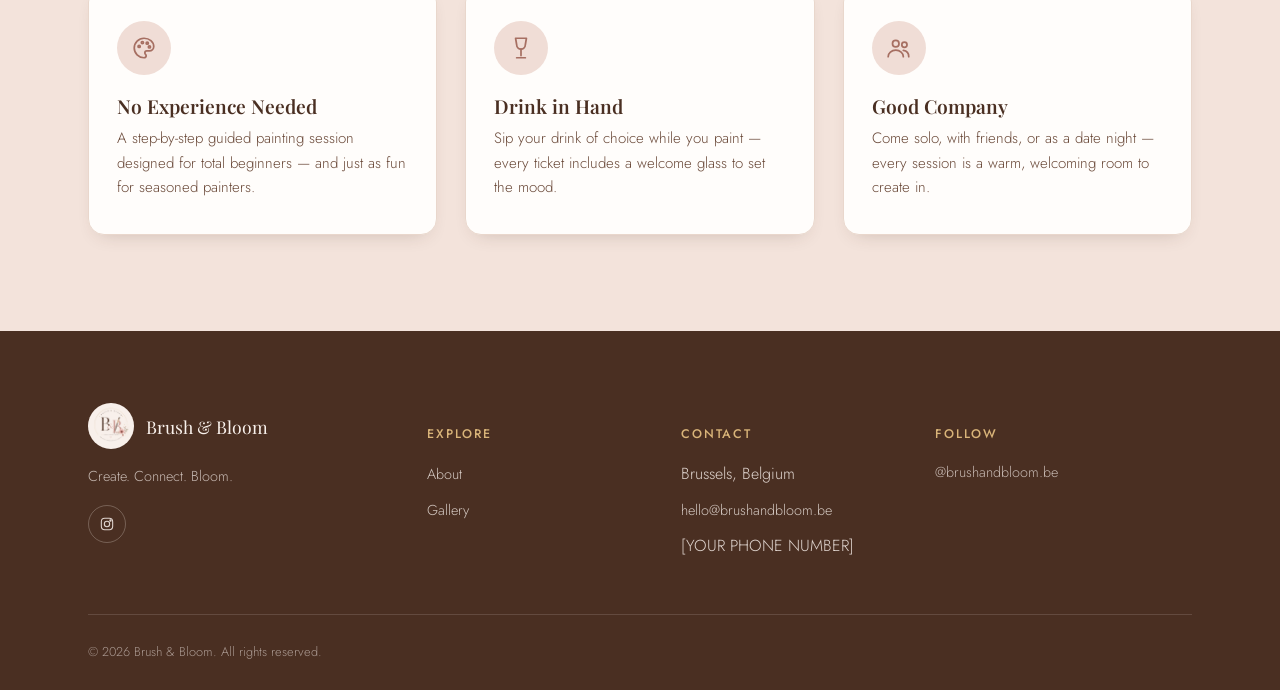
==== commit 83c166a5: "Remove the closing CTA band from the home page Takes the "before it fills up" scarcity line with it " ====
--- a/site/index.html
+++ b/site/index.html
@@ -154,21 +154,6 @@
     </div>
   </section>
 
-  <!-- ================= CTA ================= -->
-  <section class="section section--tight">
-    <div class="container">
-      <div class="cta-band" data-reveal>
-        <span class="eyebrow center" style="color:var(--gold-soft)"><span class="script" style="color:var(--rose-pale)">&amp;</span></span>
-        <h2 data-i18n="home.cta.title">Ready to create your next memory?</h2>
-        <p class="max-560 mx-auto" data-i18n="home.cta.lead">Spots are limited at every session — reserve yours before it fills up.</p>
-        <div class="hero__actions" style="justify-content:center;margin-top:28px;">
-          <a href="#schedule" class="btn btn--primary" data-book data-i18n="common.bookNow">Book Now</a>
-          <a href="mailto:hello@brushandbloom.be" class="btn btn--outline-light" data-i18n="common.learnMore">Get in Touch</a>
-        </div>
-      </div>
-    </div>
-  </section>
-
 </main>
 
 <footer class="site-footer">
